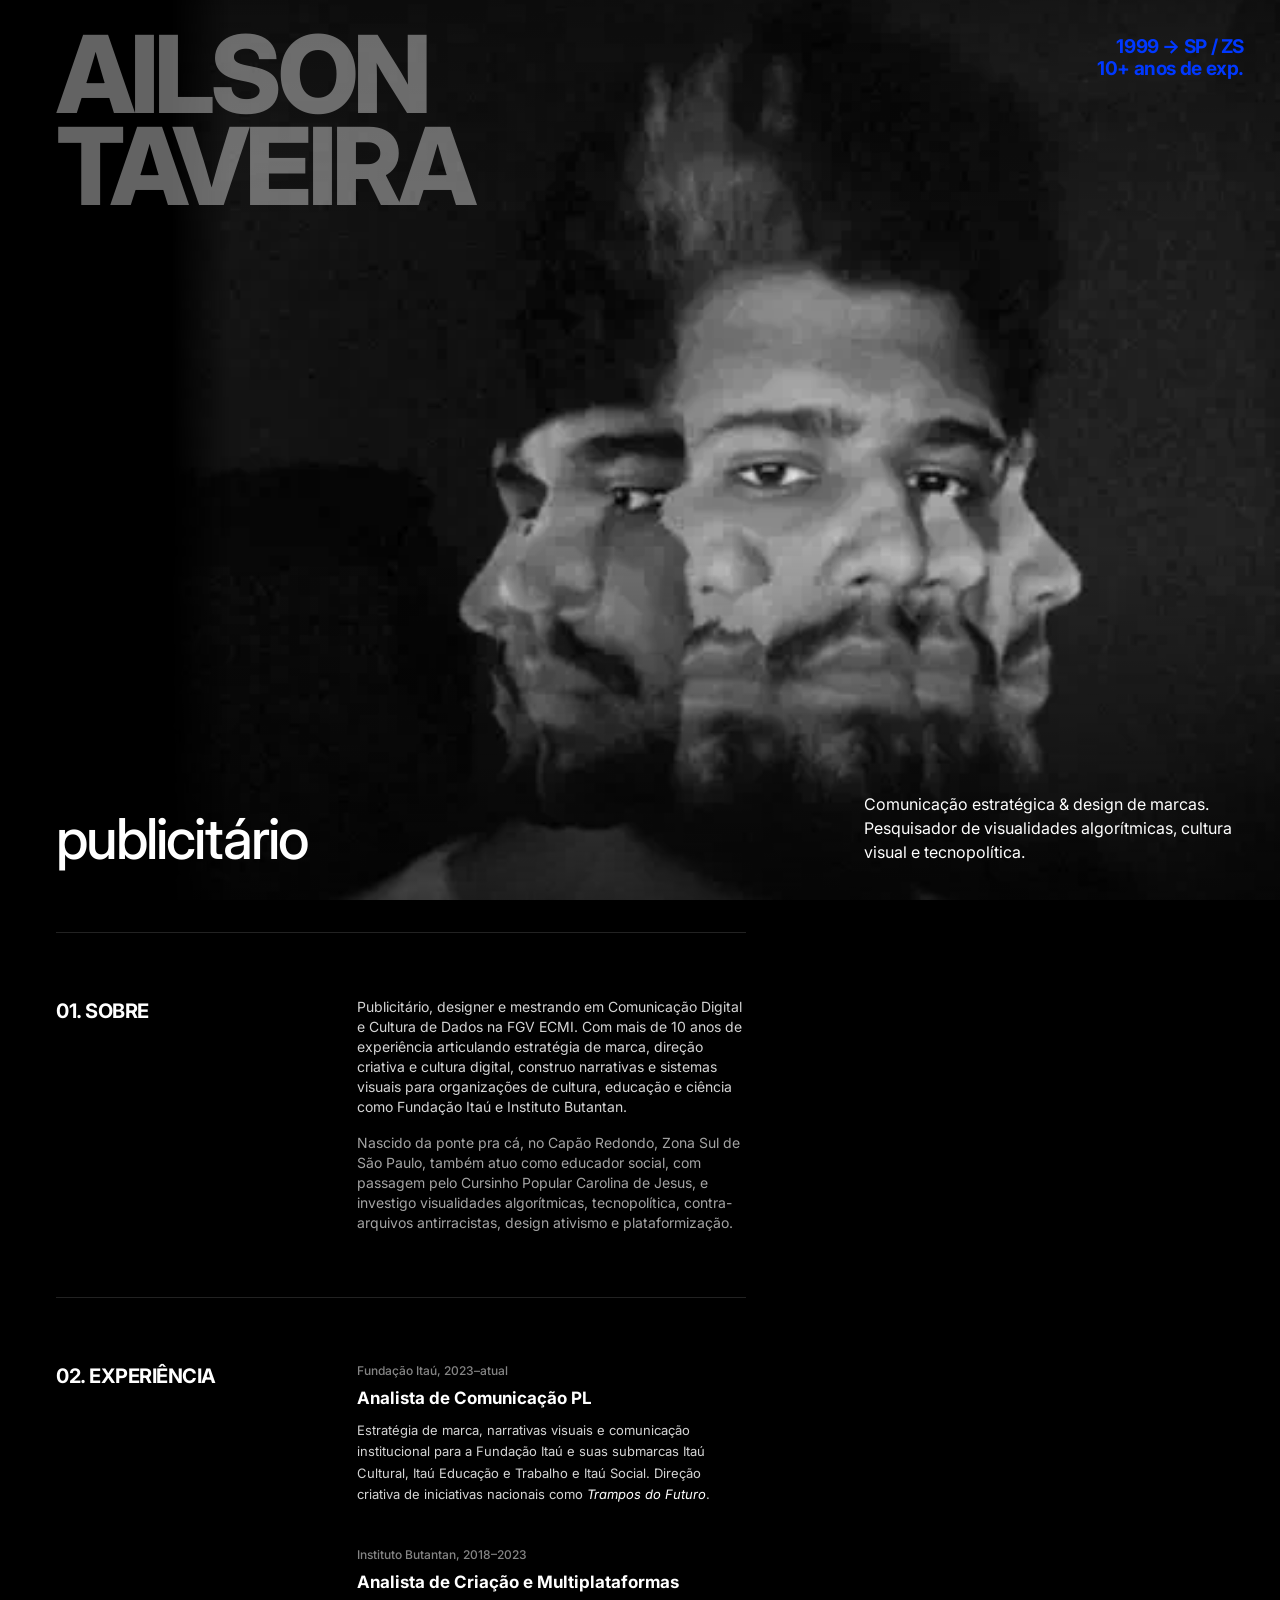
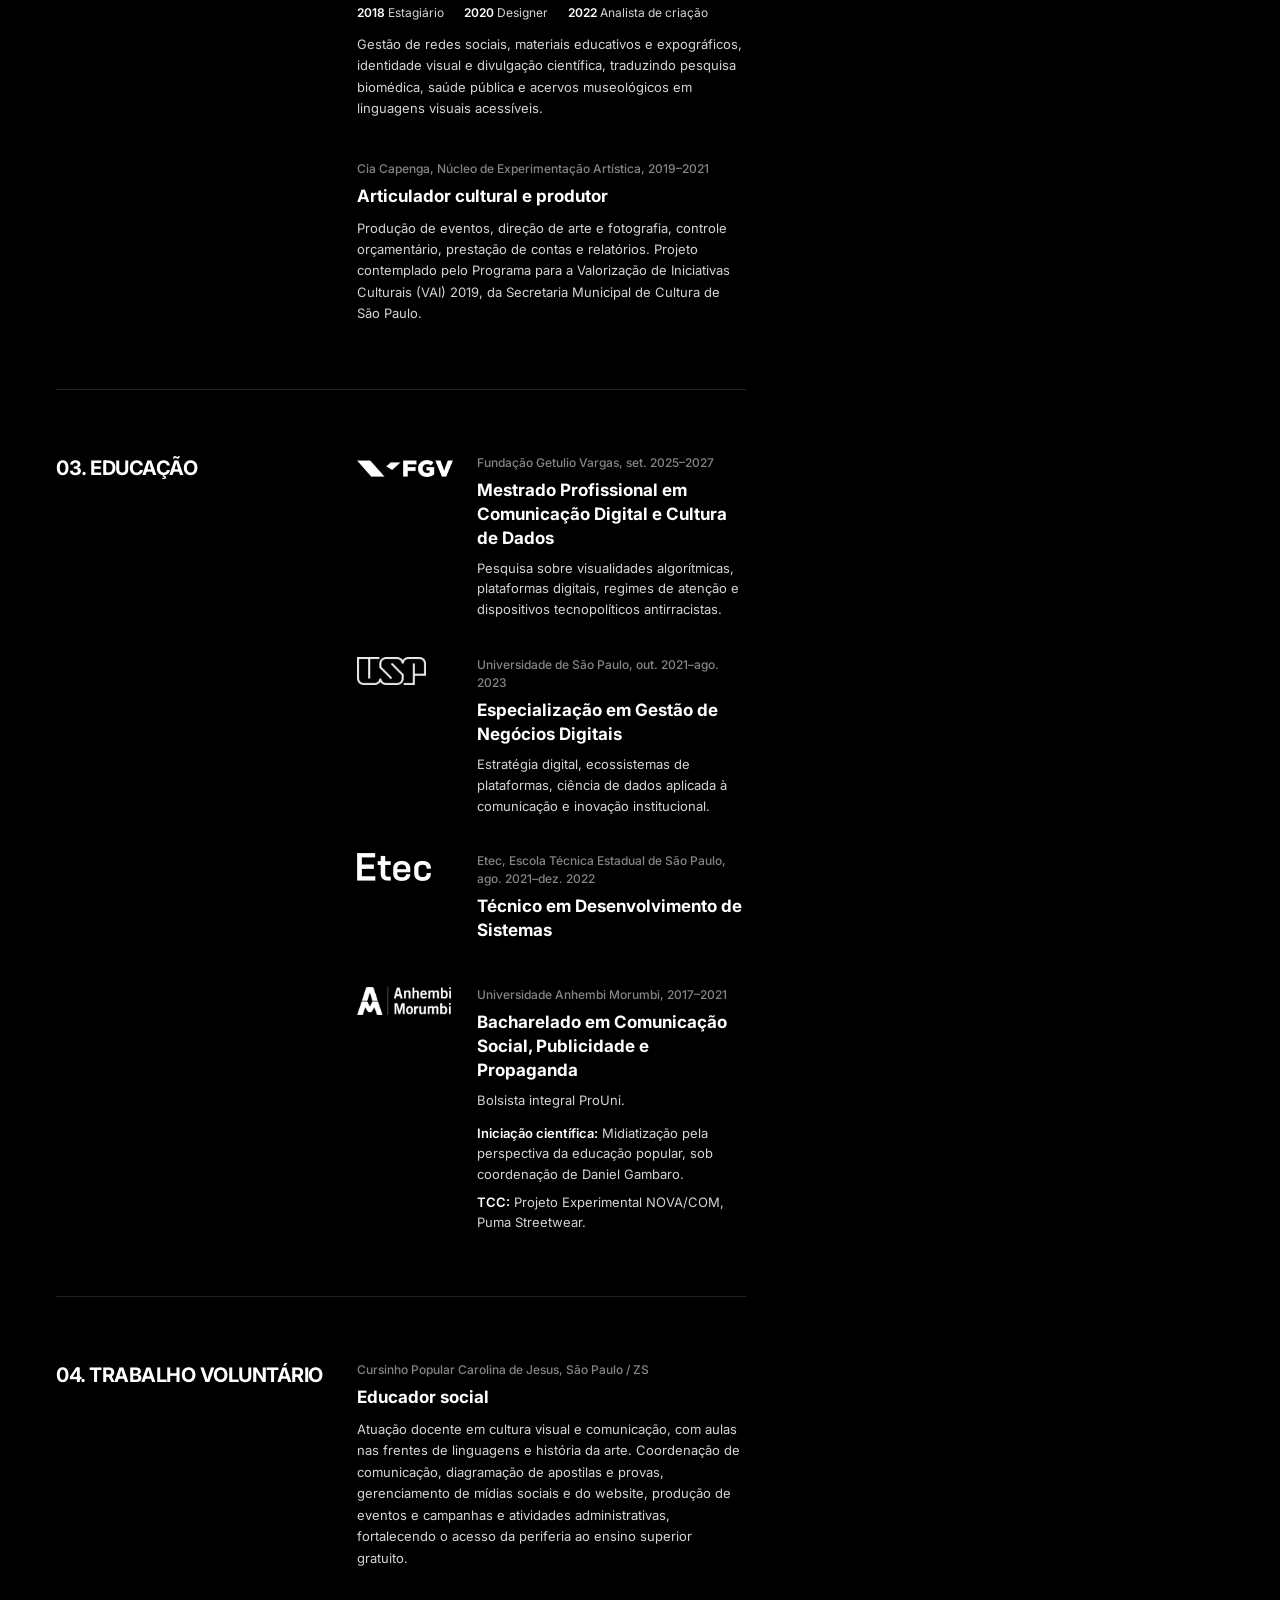
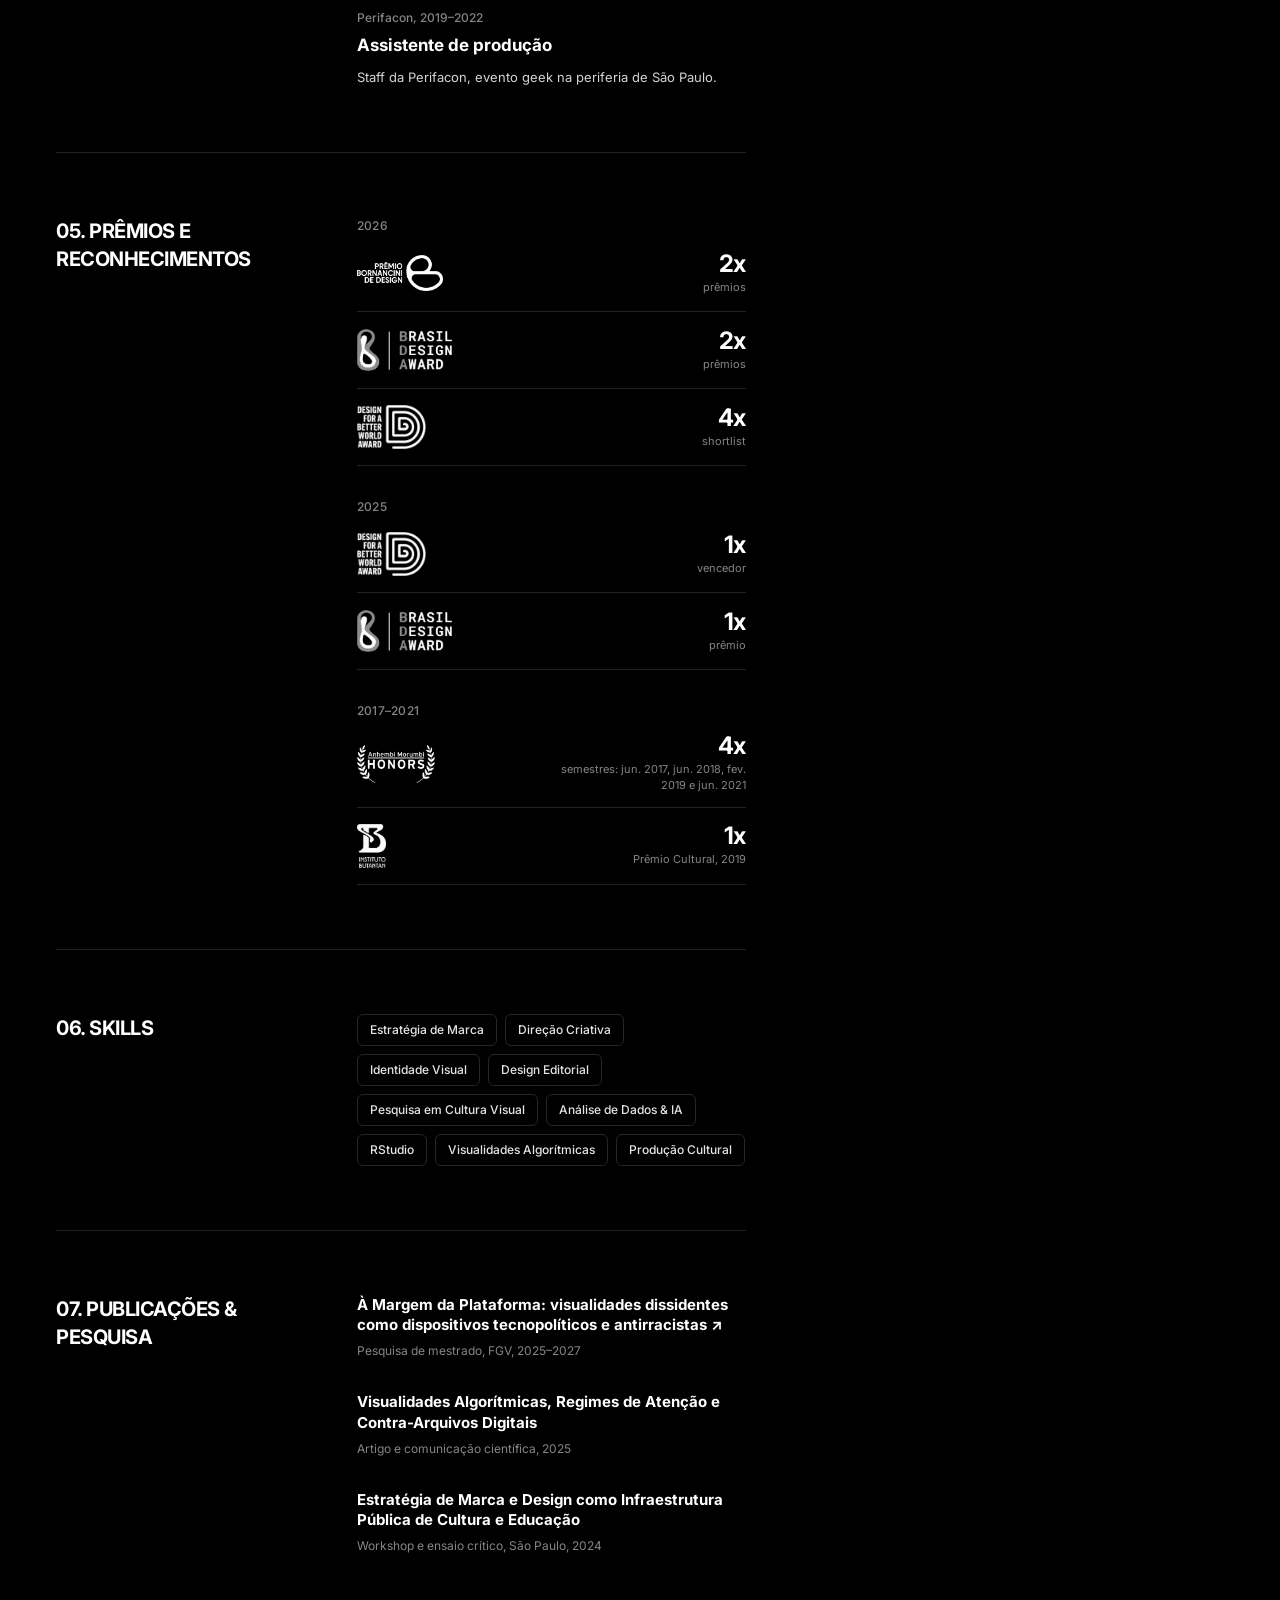
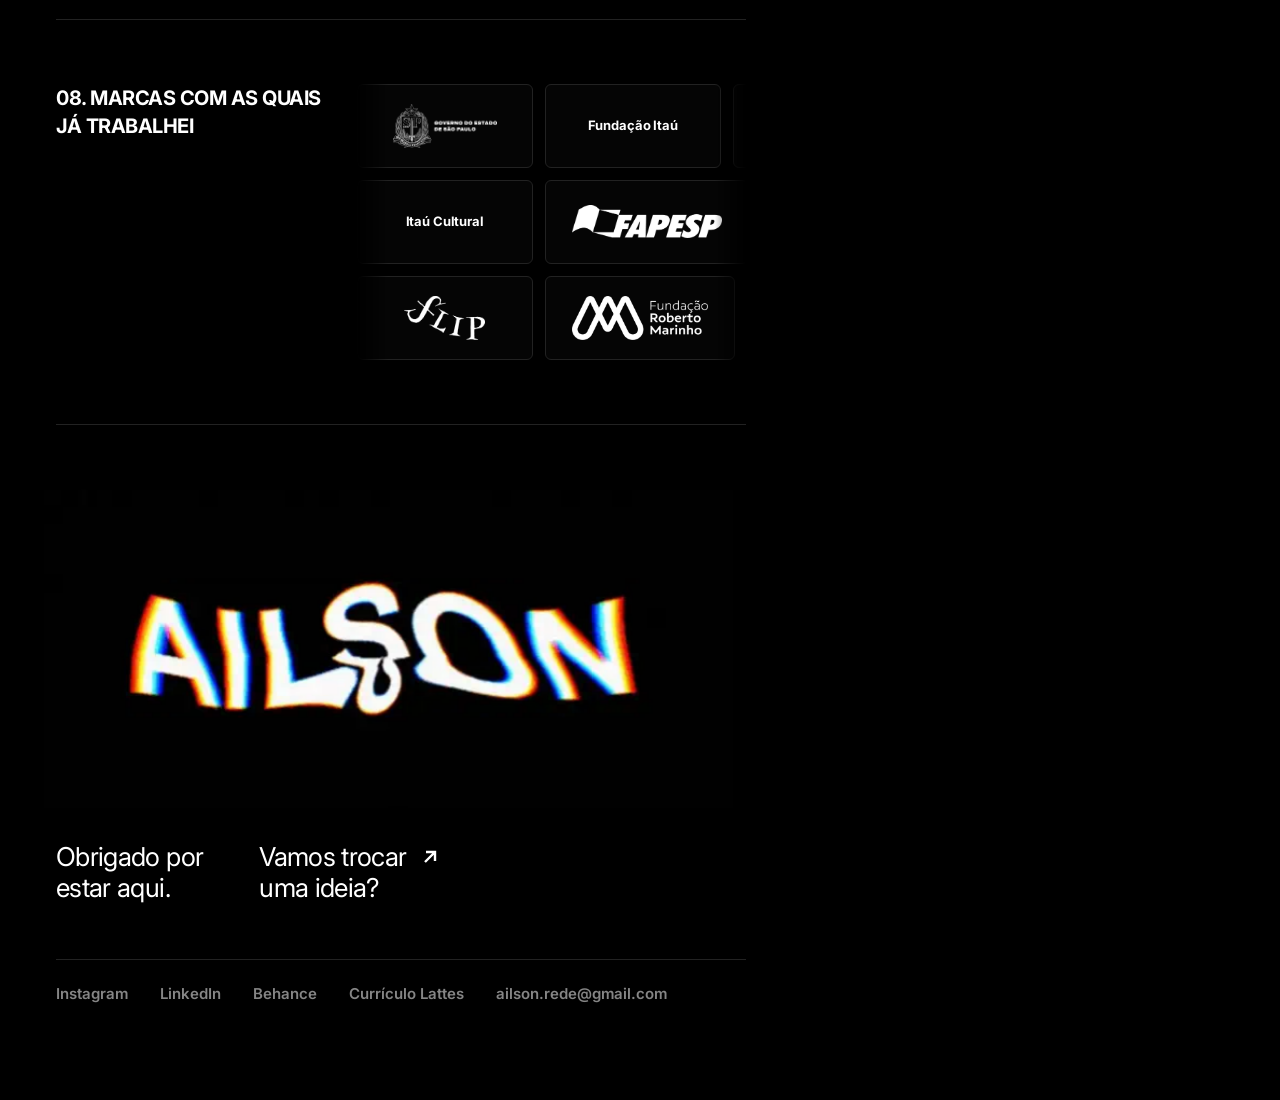
==== index.html @ 28f8d96a "sobre-v2" ====
<!DOCTYPE html>
<html lang="pt-BR" class="dark">
<head>
  <meta charset="UTF-8" />
  <meta name="viewport" content="width=device-width, initial-scale=1, viewport-fit=cover" />
  <title>Ailson Taveira — Comunicação Estratégica, Design &amp; Pesquisa</title>
  <meta name="description" content="Ailson Taveira: publicitário, mestrando e estrategista de marca. Comunicação estratégica, design e pesquisa em cultura visual." />
  <meta name="theme-color" content="#000000" />
  <meta property="og:type" content="website" />
  <meta property="og:title" content="Ailson Taveira" />
  <meta property="og:description" content="Publicitário, pesquisador, estrategista de marcas, designer e direção criativa." />
  <meta property="og:image" content="assets/img/og.jpg" />
  <meta name="twitter:card" content="summary_large_image" />
  <link rel="icon" href="favicon.svg" type="image/svg+xml" />
  <link rel="preload" as="image" href="assets/img/retrato.webp" />
  <link rel="preconnect" href="https://fonts.googleapis.com">
  <link rel="preconnect" href="https://fonts.gstatic.com" crossorigin>
  <link href="https://fonts.googleapis.com/css2?family=Inter:wght@400;500;600;700;800;900&display=swap" rel="stylesheet">
  <link rel="stylesheet" href="assets/css/tailwind.css" />

  <link rel="stylesheet" href="assets/css/site.css" />
</head>
<body class="bg-black text-white selection:bg-bic selection:text-white">

  <!-- GIF do rosto embutido -->
  <div id="stage" aria-hidden="true">
    <img src="assets/img/retrato.webp" alt="" />
    <div id="stageVignette"></div>
    <div id="stageDimmer"></div>
  </div>
  <div id="topShade" aria-hidden="true"></div>
  <div id="bottomShade" aria-hidden="true"></div>

  <!-- Assinatura fixa -->
  <a href="#top" id="brandName" aria-label="Ailson Taveira, voltar ao topo"><span>Ailson</span><span>Taveira</span></a>

  <!-- Botão do menu: aparece depois do scroll -->
  <button type="button" id="menuBtn" aria-label="Abrir menu" aria-controls="fullMenu" aria-expanded="false" onclick="openFullMenu()" class="no-print">
    <span></span><span></span><span></span>
  </button>

  <!-- Atalho fixo: abre o contato; no rodapé vira "Descobrir menu" -->
  <button type="button" id="shortcut" class="no-print group inline-flex items-center gap-2 text-[13px] md:text-sm font-semibold text-white hover:text-bicLight transition-colors">
    <span id="shortcutLabel">Vamos trocar uma ideia?</span>
    <svg class="w-4 h-4" viewBox="0 0 24 24" fill="none" stroke="currentColor" stroke-width="2.6" aria-hidden="true"><path d="M7 17 17 7M8 7h9v9"/></svg>
  </button>
  <div id="toast" role="status" class="fixed bottom-6 left-1/2 -translate-x-1/2 z-[70] bg-neutral-900 border border-neutral-700 text-white text-xs px-4 py-2 rounded-full opacity-0 pointer-events-none transition-opacity duration-300 no-print"></div>

  <!-- ===================== HERO ===================== -->
  <section id="top" class="relative z-10 w-full h-screen min-h-[620px] pointer-events-none">
    <p id="heroName" aria-hidden="true"><span>Ailson</span><span>Taveira</span></p>
    <p class="absolute bottom-6 left-6 right-6 md:left-auto md:bottom-9 md:right-9 md:max-w-[380px] text-[14px] md:text-base leading-[1.45] text-white pointer-events-auto">
      Comunicação estratégica &amp; design de marcas. Pesquisador de visualidades algorítmicas, cultura visual e tecnopolítica.
    </p>

    <p class="absolute left-6 md:left-auto md:right-9 top-[150px] md:top-9 md:text-right text-bic font-bold text-[16px] md:text-[19px] leading-[1.15] tracking-[-0.02em] pointer-events-auto">
      1999 → SP / ZS<br />10+ anos de exp.
    </p>

    <h1 id="rotator" class="rotator absolute left-6 md:left-14 bottom-[112px] md:bottom-7 pr-6 max-w-[calc(100vw-48px)] md:max-w-[50vw] pointer-events-auto"
        aria-label="Publicitário, pesquisador, estrategista de marcas, designer, direção criativa">
      <span class="is-active" aria-hidden="true">publicitário</span>
      <span aria-hidden="true">pesquisador</span>
      <span aria-hidden="true">estrategista de marcas</span>
      <span aria-hidden="true">designer</span>
      <span aria-hidden="true">direção criativa</span>
    </h1>
  </section>

  <!-- ===================== CONTEÚDO ===================== -->
  <main class="relative z-10 w-full min-[900px]:w-[62vw] editorial-shield px-6 md:px-12 lg:pl-14 lg:pr-12 pt-8 pb-16">

    <!-- 01. SOBRE -->
    <section id="sobre" class="scroll-mt-24 border-t border-borderDark py-14 md:py-16 grid grid-cols-1 md:grid-cols-12 gap-6 md:gap-8">
      <h2 class="md:col-span-5 md:sticky md:top-10 md:self-start text-lg md:text-xl font-bold tracking-tight uppercase">01. Sobre</h2>
      <div class="md:col-span-7 space-y-4 max-w-[62ch]">
        <p class="text-[13px] md:text-sm leading-[1.7] text-neutral-300">
          Publicitário, designer e mestrando em Comunicação Digital e Cultura de Dados na FGV ECMI. Com mais de 10 anos de experiência articulando estratégia de marca, direção criativa e cultura digital, construo narrativas e sistemas visuais para organizações de cultura, educação e ciência como Fundação Itaú e Instituto Butantan.
        </p>
        <p class="text-[13px] md:text-sm leading-[1.7] text-neutral-400">
          Nascido da ponte pra cá, no Capão Redondo, Zona Sul de São Paulo, também atuo como educador social, com passagem pelo Cursinho Popular Carolina de Jesus, e investigo visualidades algorítmicas, tecnopolítica, contra-arquivos antirracistas, design ativismo e plataformização.
        </p>
      </div>
    </section>

    <!-- 02. EXPERIÊNCIA -->
    <section id="experiencia" class="scroll-mt-24 border-t border-borderDark py-14 md:py-16 grid grid-cols-1 md:grid-cols-12 gap-6 md:gap-8">
      <h2 class="md:col-span-5 md:sticky md:top-10 md:self-start text-lg md:text-xl font-bold tracking-tight uppercase">02. Experiência</h2>
      <div class="md:col-span-7 space-y-10 max-w-[62ch]">
        <article>
          <p class="text-[12px] font-medium text-mutedText mb-1.5">Fundação Itaú, 2023–atual</p>
          <h3 class="text-base md:text-[17px] font-bold mb-2.5">Analista de Comunicação PL</h3>
          <p class="text-[13px] leading-[1.65] text-neutral-300">Estratégia de marca, narrativas visuais e comunicação institucional para a Fundação Itaú e suas submarcas Itaú Cultural, Itaú Educação e Trabalho e Itaú Social. Direção criativa de iniciativas nacionais como <em class="text-white">Trampos do Futuro</em>.</p>
        </article>
        <article>
          <p class="text-[12px] font-medium text-mutedText mb-1.5">Instituto Butantan, 2018–2023</p>
          <h3 class="text-base md:text-[17px] font-bold mb-2.5">Analista de Criação e Multiplataformas</h3>
          <ol class="flex flex-wrap gap-x-5 gap-y-1 text-[12px] text-neutral-300 mb-3">
            <li><span class="text-white font-semibold">2018</span> Estagiário</li>
            <li><span class="text-white font-semibold">2020</span> Designer</li>
            <li><span class="text-white font-semibold">2022</span> Analista de criação</li>
          </ol>
          <p class="text-[13px] leading-[1.65] text-neutral-300">Gestão de redes sociais, materiais educativos e expográficos, identidade visual e divulgação científica, traduzindo pesquisa biomédica, saúde pública e acervos museológicos em linguagens visuais acessíveis.</p>
        </article>
        <article>
          <p class="text-[12px] font-medium text-mutedText mb-1.5">Cia Capenga, Núcleo de Experimentação Artística, 2019–2021</p>
          <h3 class="text-base md:text-[17px] font-bold mb-2.5">Articulador cultural e produtor</h3>
          <p class="text-[13px] leading-[1.65] text-neutral-300">Produção de eventos, direção de arte e fotografia, controle orçamentário, prestação de contas e relatórios. Projeto contemplado pelo Programa para a Valorização de Iniciativas Culturais (VAI) 2019, da Secretaria Municipal de Cultura de São Paulo.</p>
        </article>
      </div>
    </section>

    <!-- 03. EDUCAÇÃO -->
    <section id="education" class="scroll-mt-24 border-t border-borderDark py-14 md:py-16 grid grid-cols-1 md:grid-cols-12 gap-6 md:gap-8">
      <h2 class="md:col-span-5 md:sticky md:top-10 md:self-start text-lg md:text-xl font-bold tracking-tight uppercase">03. Educação</h2>
      <div class="md:col-span-7 space-y-9">
        <article class="grid grid-cols-[96px_1fr] gap-5 sm:gap-6">
          <div class="edu-logo"><img src="assets/img/logos/fgv.png" alt="FGV" /></div>
          <div class="max-w-[52ch]">
            <p class="text-[12px] font-medium text-mutedText mb-1.5">Fundação Getulio Vargas, set. 2025–2027</p>
            <h3 class="text-base md:text-[17px] font-bold mb-2">Mestrado Profissional em Comunicação Digital e Cultura de Dados</h3>
            <p class="text-[13px] leading-[1.6] text-neutral-300">Pesquisa sobre visualidades algorítmicas, plataformas digitais, regimes de atenção e dispositivos tecnopolíticos antirracistas.</p>
          </div>
        </article>
        <article class="grid grid-cols-[96px_1fr] gap-5 sm:gap-6">
          <div class="edu-logo"><img src="assets/img/logos/usp.png" alt="USP" /></div>
          <div class="max-w-[52ch]">
            <p class="text-[12px] font-medium text-mutedText mb-1.5">Universidade de São Paulo, out. 2021–ago. 2023</p>
            <h3 class="text-base md:text-[17px] font-bold mb-2">Especialização em Gestão de Negócios Digitais</h3>
            <p class="text-[13px] leading-[1.6] text-neutral-300">Estratégia digital, ecossistemas de plataformas, ciência de dados aplicada à comunicação e inovação institucional.</p>
          </div>
        </article>
        <article class="grid grid-cols-[96px_1fr] gap-5 sm:gap-6">
          <div class="edu-logo"><img src="assets/img/logos/etec.png" alt="Etec" /></div>
          <div class="max-w-[52ch]">
            <p class="text-[12px] font-medium text-mutedText mb-1.5">Etec, Escola Técnica Estadual de São Paulo, ago. 2021–dez. 2022</p>
            <h3 class="text-base md:text-[17px] font-bold mb-2">Técnico em Desenvolvimento de Sistemas</h3>
          </div>
        </article>
        <article class="grid grid-cols-[96px_1fr] gap-5 sm:gap-6">
          <div class="edu-logo"><img src="assets/img/logos/anhembi-morumbi.png" alt="Anhembi Morumbi" /></div>
          <div class="max-w-[52ch]">
            <p class="text-[12px] font-medium text-mutedText mb-1.5">Universidade Anhembi Morumbi, 2017–2021</p>
            <h3 class="text-base md:text-[17px] font-bold mb-2">Bacharelado em Comunicação Social, Publicidade e Propaganda</h3>
            <p class="text-[13px] leading-[1.6] text-neutral-300">Bolsista integral ProUni.</p>
            <dl class="mt-3 space-y-2 text-[13px] leading-[1.55]">
              <div><dt class="inline text-white font-semibold">Iniciação científica:</dt> <dd class="inline text-neutral-300">Midiatização pela perspectiva da educação popular, sob coordenação de Daniel Gambaro.</dd></div>
              <div><dt class="inline text-white font-semibold">TCC:</dt> <dd class="inline text-neutral-300">Projeto Experimental NOVA/COM, Puma Streetwear.</dd></div>
            </dl>
            <p class="hidden"></p>
          </div>
        </article>
      </div>
    </section>

    <!-- 04. TRABALHO VOLUNTÁRIO -->
    <section id="voluntario" class="scroll-mt-24 border-t border-borderDark py-14 md:py-16 grid grid-cols-1 md:grid-cols-12 gap-6 md:gap-8">
      <h2 class="md:col-span-5 md:sticky md:top-10 md:self-start text-lg md:text-xl font-bold tracking-tight uppercase">04. Trabalho voluntário</h2>
      <div class="md:col-span-7 space-y-10 max-w-[62ch]">
        <article>
          <p class="text-[12px] font-medium text-mutedText mb-1.5">Cursinho Popular Carolina de Jesus, São Paulo / ZS</p>
          <h3 class="text-base md:text-[17px] font-bold mb-2.5">Educador social</h3>
          <p class="text-[13px] leading-[1.65] text-neutral-300">Atuação docente em cultura visual e comunicação, com aulas nas frentes de linguagens e história da arte. Coordenação de comunicação, diagramação de apostilas e provas, gerenciamento de mídias sociais e do website, produção de eventos e campanhas e atividades administrativas, fortalecendo o acesso da periferia ao ensino superior gratuito.</p>
        </article>
        <article>
          <p class="text-[12px] font-medium text-mutedText mb-1.5">Perifacon, 2019–2022</p>
          <h3 class="text-base md:text-[17px] font-bold mb-2.5">Assistente de produção</h3>
          <p class="text-[13px] leading-[1.65] text-neutral-300">Staff da Perifacon, evento geek na periferia de São Paulo.</p>
        </article>
      </div>
    </section>

    <!-- 05. PRÊMIOS E RECONHECIMENTOS
         Para editar: cada ano é um <div data-year>. Copie uma <li> para adicionar um prêmio. -->
    <section id="awards" class="scroll-mt-24 border-t border-borderDark py-14 md:py-16 grid grid-cols-1 md:grid-cols-12 gap-6 md:gap-8">
      <h2 class="md:col-span-5 md:sticky md:top-10 md:self-start text-lg md:text-xl font-bold tracking-tight uppercase">05. Prêmios e reconhecimentos</h2>
      <div class="md:col-span-7 space-y-8">
        <div data-year="2026">
          <h3 class="text-[12px] font-medium tracking-wide text-mutedText">2026</h3>
          <ul class="divide-y divide-borderDark border-b border-borderDark">
            <li class="flex items-center justify-between gap-6 py-3.5">
              <div class="logo-cell"><img src="assets/img/logos/bornancini.png" alt="Prêmio Bornancini de Design" style="max-height:36px" /></div>
              <div class="text-right shrink-0 max-w-[200px]">
                <p class="text-2xl font-bold tracking-[-0.03em] leading-none">2x</p>
                <p class="text-[11px] text-mutedText mt-1 leading-snug">prêmios</p>
              </div>
            </li>
            <li class="flex items-center justify-between gap-6 py-3.5">
              <div class="logo-cell"><img src="assets/img/logos/bda.png" alt="Brasil Design Award (BDA)" style="max-height:42px" /></div>
              <div class="text-right shrink-0 max-w-[200px]">
                <p class="text-2xl font-bold tracking-[-0.03em] leading-none">2x</p>
                <p class="text-[11px] text-mutedText mt-1 leading-snug">prêmios</p>
              </div>
            </li>
            <li class="flex items-center justify-between gap-6 py-3.5">
              <div class="logo-cell"><img src="assets/img/logos/design-for-a-better-world.png" alt="Design for a Better World Award" style="max-height:44px" /></div>
              <div class="text-right shrink-0 max-w-[200px]">
                <p class="text-2xl font-bold tracking-[-0.03em] leading-none">4x</p>
                <p class="text-[11px] text-mutedText mt-1 leading-snug">shortlist</p>
              </div>
            </li>
          </ul>
        </div>
        <div data-year="2025">
          <h3 class="text-[12px] font-medium tracking-wide text-mutedText">2025</h3>
          <ul class="divide-y divide-borderDark border-b border-borderDark">
            <li class="flex items-center justify-between gap-6 py-3.5">
              <div class="logo-cell"><img src="assets/img/logos/design-for-a-better-world.png" alt="Design for a Better World Award" style="max-height:44px" /></div>
              <div class="text-right shrink-0 max-w-[200px]">
                <p class="text-2xl font-bold tracking-[-0.03em] leading-none">1x</p>
                <p class="text-[11px] text-mutedText mt-1 leading-snug">vencedor</p>
              </div>
            </li>
            <li class="flex items-center justify-between gap-6 py-3.5">
              <div class="logo-cell"><img src="assets/img/logos/bda.png" alt="Brasil Design Award (BDA)" style="max-height:42px" /></div>
              <div class="text-right shrink-0 max-w-[200px]">
                <p class="text-2xl font-bold tracking-[-0.03em] leading-none">1x</p>
                <p class="text-[11px] text-mutedText mt-1 leading-snug">prêmio</p>
              </div>
            </li>
          </ul>
        </div>
        <div data-year="2017-2021">
          <h3 class="text-[12px] font-medium tracking-wide text-mutedText">2017–2021</h3>
          <ul class="divide-y divide-borderDark border-b border-borderDark">
            <li class="flex items-center justify-between gap-6 py-3.5">
              <div class="logo-cell"><img src="assets/img/logos/anhembi-honors.png" alt="Honors, Dean’s List, Anhembi Morumbi" style="max-height:38px" /></div>
              <div class="text-right shrink-0 max-w-[200px]">
                <p class="text-2xl font-bold tracking-[-0.03em] leading-none">4x</p>
                <p class="text-[11px] text-mutedText mt-1 leading-snug">semestres: jun. 2017, jun. 2018, fev. 2019 e jun. 2021</p>
              </div>
            </li>
            <li class="flex items-center justify-between gap-6 py-3.5">
              <div class="logo-cell"><img src="assets/img/logos/instituto-butantan.png" alt="Prêmio Cultural, Instituto Butantan" style="max-height:44px" /></div>
              <div class="text-right shrink-0 max-w-[200px]">
                <p class="text-2xl font-bold tracking-[-0.03em] leading-none">1x</p>
                <p class="text-[11px] text-mutedText mt-1 leading-snug">Prêmio Cultural, 2019</p>
              </div>
            </li>
          </ul>
        </div>
      </div>
    </section>

    <!-- 06. SKILLS -->
    <section id="skills" class="scroll-mt-24 border-t border-borderDark py-14 md:py-16 grid grid-cols-1 md:grid-cols-12 gap-6 md:gap-8">
      <h2 class="md:col-span-5 md:sticky md:top-10 md:self-start text-lg md:text-xl font-bold tracking-tight uppercase">06. Skills</h2>
      <ul class="md:col-span-7 flex flex-wrap gap-2">
        <li class="px-3 py-1.5 text-[12px] font-medium text-neutral-200 border border-neutral-800 rounded-md">Estratégia de Marca</li>
        <li class="px-3 py-1.5 text-[12px] font-medium text-neutral-200 border border-neutral-800 rounded-md">Direção Criativa</li>
        <li class="px-3 py-1.5 text-[12px] font-medium text-neutral-200 border border-neutral-800 rounded-md">Identidade Visual</li>
        <li class="px-3 py-1.5 text-[12px] font-medium text-neutral-200 border border-neutral-800 rounded-md">Design Editorial</li>
        <li class="px-3 py-1.5 text-[12px] font-medium text-neutral-200 border border-neutral-800 rounded-md">Pesquisa em Cultura Visual</li>
        <li class="px-3 py-1.5 text-[12px] font-medium text-neutral-200 border border-neutral-800 rounded-md">Análise de Dados &amp; IA</li>
        <li class="px-3 py-1.5 text-[12px] font-medium text-neutral-200 border border-neutral-800 rounded-md">RStudio</li>
        <li class="px-3 py-1.5 text-[12px] font-medium text-neutral-200 border border-neutral-800 rounded-md">Visualidades Algorítmicas</li>
        <li class="px-3 py-1.5 text-[12px] font-medium text-neutral-200 border border-neutral-800 rounded-md">Produção Cultural</li>
      </ul>
    </section>

    <!-- 07. PUBLICAÇÕES & PESQUISA -->
    <section id="publications" class="scroll-mt-24 border-t border-borderDark py-14 md:py-16 grid grid-cols-1 md:grid-cols-12 gap-6 md:gap-8">
      <h2 class="md:col-span-5 md:sticky md:top-10 md:self-start text-lg md:text-xl font-bold tracking-tight uppercase">07. Publicações &amp; Pesquisa</h2>
      <div class="md:col-span-7 space-y-8 max-w-[62ch]">
        <article>
          <button type="button" onclick="openPanel('pesquisa')" class="text-left text-sm md:text-[15px] font-bold leading-snug hover:text-bicLight transition-colors">
            À Margem da Plataforma: visualidades dissidentes como dispositivos tecnopolíticos e antirracistas ↗
          </button>
          <p class="text-[12px] text-mutedText mt-1.5">Pesquisa de mestrado, FGV, 2025–2027</p>
        </article>
        <article>
          <h3 class="text-sm md:text-[15px] font-bold leading-snug">Visualidades Algorítmicas, Regimes de Atenção e Contra-Arquivos Digitais</h3>
          <p class="text-[12px] text-mutedText mt-1.5">Artigo e comunicação científica, 2025</p>
        </article>
        <article>
          <h3 class="text-sm md:text-[15px] font-bold leading-snug">Estratégia de Marca e Design como Infraestrutura Pública de Cultura e Educação</h3>
          <p class="text-[12px] text-mutedText mt-1.5">Workshop e ensaio crítico, São Paulo, 2024</p>
        </article>
      </div>
    </section>

    <!-- 08. MARCAS (o mosaico é montado pela lista BRANDS no script, no fim do arquivo) -->
    <section id="marcas" class="scroll-mt-24 border-t border-borderDark py-14 md:py-16 grid grid-cols-1 md:grid-cols-12 gap-6 md:gap-8">
      <h2 class="md:col-span-5 md:sticky md:top-10 md:self-start text-lg md:text-xl font-bold tracking-tight uppercase">08. Marcas com as quais<br />já trabalhei</h2>
      <div id="brandsMosaic" class="md:col-span-7 space-y-3 min-w-0" aria-label="Marcas com as quais já trabalhei"></div>
    </section>

    <!-- RODAPÉ -->
    <footer id="footer" class="border-t border-borderDark pt-14 md:pt-16 pb-8">
      <img src="assets/img/nome.webp" alt="Ailson Taveira" class="footer-name -ml-3" loading="lazy" />
      <div class="mt-6 md:mt-8 flex flex-wrap items-start gap-x-14 gap-y-5 text-xl md:text-[26px] leading-[1.2] tracking-tight">
        <p>Obrigado por<br />estar aqui.</p>
        <button type="button" onclick="openPanel('contato')" class="group inline-flex items-start gap-3 text-left hover:text-bicLight transition-colors">
          <span>Vamos trocar<br />uma ideia?</span>
          <svg class="w-6 h-6 mt-1 transition-transform group-hover:translate-x-0.5 group-hover:-translate-y-0.5" viewBox="0 0 24 24" fill="none" stroke="currentColor" stroke-width="2.4" aria-hidden="true"><path d="M7 17 17 7M8 7h9v9"/></svg>
        </button>
      </div>
      <nav aria-label="Redes" class="mt-14 pt-6 border-t border-borderDark flex flex-wrap gap-x-8 gap-y-3 text-sm md:text-[15px] font-semibold text-mutedText">
        <a href="https://www.instagram.com/ailson_ts/" target="_blank" rel="noopener noreferrer" class="hover:text-white transition-colors">Instagram</a><a href="https://www.linkedin.com/in/ailson-taveira/" target="_blank" rel="noopener noreferrer" class="hover:text-white transition-colors">LinkedIn</a><a href="https://www.behance.net/ailsont" target="_blank" rel="noopener noreferrer" class="hover:text-white transition-colors">Behance</a><a href="http://lattes.cnpq.br/5091105247885100" target="_blank" rel="noopener noreferrer" class="hover:text-white transition-colors">Currículo Lattes</a><a href="mailto:ailson.rede@gmail.com" class="hover:text-white transition-colors">ailson.rede@gmail.com</a>
      </nav>
    </footer>
  </main>

  <!-- ===================== MENU DE PÁGINA INTEIRA =====================
       Para trocar a imagem de cada item, substitua o src correspondente em #menuPreview. -->
  <div id="fullMenu" role="dialog" aria-modal="true" aria-label="Menu" aria-hidden="true" class="no-print">
    <div class="flex items-start justify-end gap-4">
      <button type="button" onclick="closeFullMenu()" aria-label="Fechar menu" class="close-menu w-[34px] h-[30px] md:mt-1 flex items-center justify-center text-[38px] leading-none font-light hover:text-bicLight">&times;</button>
    </div>

    <nav class="flex-1 flex flex-col justify-center max-w-[1200px] w-full" aria-label="Principal">
      <button type="button" class="menu-item" data-panel="portfolio" data-img="0"><sup>01</sup><span class="label">Portfólio</span><span class="plus" aria-hidden="true">+</span></button>
      <button type="button" class="menu-item" data-panel="pesquisa" data-img="1"><sup>02</sup><span class="label">Pesquisa</span><span class="plus" aria-hidden="true">+</span></button>
      <button type="button" class="menu-item" data-panel="desvio" data-img="2"><sup>03</sup><span class="label">Lado B: Desvio</span><span class="plus" aria-hidden="true">+</span></button>
      <button type="button" class="menu-item" data-panel="contato" data-img="3"><sup>04</sup><span class="label">Contato</span><span class="plus" aria-hidden="true">+</span></button>
    </nav>

    <div class="flex flex-wrap gap-x-6 gap-y-2 text-[12px] font-semibold text-mutedText">
      <a href="https://www.instagram.com/ailson_ts/" target="_blank" rel="noopener noreferrer" class="hover:text-white">Instagram</a>
      <a href="https://www.linkedin.com/in/ailson-taveira/" target="_blank" rel="noopener noreferrer" class="hover:text-white">LinkedIn</a>
      <a href="https://www.behance.net/ailsont" target="_blank" rel="noopener noreferrer" class="hover:text-white">Behance</a>
      <a href="http://lattes.cnpq.br/5091105247885100" target="_blank" rel="noopener noreferrer" class="hover:text-white">Currículo Lattes</a>
      <a href="mailto:ailson.rede@gmail.com" class="hover:text-white">ailson.rede@gmail.com</a>
    </div>
  </div>

  <div id="menuPreview" aria-hidden="true">
    <img src="assets/img/menu/portfolio.jpg" alt="" data-i="0" />
    <img src="assets/img/menu/pesquisa.jpg" alt="" data-i="1" />
    <img src="assets/img/menu/desvio.jpg" alt="" data-i="2" />
    <img src="assets/img/menu/contato.jpg" alt="" data-i="3" />
  </div>

  <!-- ===================== JANELAS (TROQUE os links marcados com TROCAR LINK) ===================== -->

  <!-- PORTFÓLIO -->
  <div id="panel-portfolio" class="menu-layer no-print" role="dialog" aria-modal="true" aria-labelledby="title-portfolio" aria-hidden="true">
    <div class="menu-panel bg-neutral-950 border-l border-neutral-800">
      <div class="flex items-center justify-between pb-6 border-b border-neutral-800">
        <span class="text-xs font-semibold text-mutedText">Direção criativa e estratégia de marca</span>
        <button type="button" onclick="closePanel()" aria-label="Fechar" class="close-btn w-9 h-9 rounded-full border border-neutral-700 flex items-center justify-center hover:border-white transition-colors">&times;</button>
      </div>
      <div class="pt-8 flex-1">
        <h2 id="title-portfolio" class="text-4xl md:text-5xl font-extrabold tracking-[-0.04em]">Portfólio</h2>
        <ul class="mt-8 divide-y divide-neutral-800 border-y border-neutral-800">
          <li class="py-5">
            <p class="text-[12px] text-mutedText mb-1.5">Fundação Itaú, Itaú Educação e Trabalho, 2024–2025</p>
            <h3 class="text-base font-bold mb-1.5">Trampos do Futuro: estratégia e direção criativa</h3>
            <p class="text-[13px] leading-relaxed text-neutral-300">Arquitetura narrativa, identidade visual e campanha multiplataforma voltada às juventudes e ao futuro do trabalho no Brasil.</p>
          </li>
          <li class="py-5">
            <p class="text-[12px] text-mutedText mb-1.5">Fundação Itaú, ecossistema de marcas, 2023–atual</p>
            <h3 class="text-base font-bold mb-1.5">Alinhamento institucional e design systems</h3>
            <p class="text-[13px] leading-relaxed text-neutral-300">Governança visual e narrativa entre Itaú Cultural, Itaú Social, Itaú Educação e Trabalho e Instituto Todos pela Saúde.</p>
          </li>
          <li class="py-5">
            <p class="text-[12px] text-mutedText mb-1.5">Instituto Butantan, 2018–2023</p>
            <h3 class="text-base font-bold mb-1.5">Comunicação científica, acervos e identidade pública</h3>
            <p class="text-[13px] leading-relaxed text-neutral-300">Campanhas nacionais, exposições e sistemas visuais para aproximar a ciência e a saúde pública da sociedade.</p>
          </li>
        </ul>
      </div>
      <a href="https://www.behance.net/ailsont" target="_blank" rel="noopener noreferrer" class="mt-10 inline-flex items-center justify-between w-full px-5 py-4 bg-white text-black rounded-lg text-sm font-bold hover:bg-bic hover:text-white transition-colors">Ver portfólio no Behance <span aria-hidden="true">↗</span></a>
    </div>
  </div>

  <!-- PESQUISA -->
  <div id="panel-pesquisa" class="menu-layer no-print" role="dialog" aria-modal="true" aria-labelledby="title-pesquisa" aria-hidden="true">
    <div class="menu-panel bg-neutral-950 border-l border-neutral-800">
      <div class="flex items-center justify-between pb-6 border-b border-neutral-800">
        <span class="text-xs font-semibold text-mutedText">FGV ECMI, mestrado profissional</span>
        <button type="button" onclick="closePanel()" aria-label="Fechar" class="close-btn w-9 h-9 rounded-full border border-neutral-700 flex items-center justify-center hover:border-white transition-colors">&times;</button>
      </div>
      <div class="pt-8 flex-1">
        <h2 id="title-pesquisa" class="text-4xl md:text-5xl font-extrabold tracking-[-0.04em]">Pesquisa</h2>
        <p class="mt-3 text-sm text-neutral-400">Comunicação Digital e Cultura de Dados</p>
        <div class="mt-8 border-t border-neutral-800 pt-6 space-y-4">
          <p class="text-[12px] text-mutedText">Dissertação</p>
          <h3 class="text-lg font-bold leading-snug">À Margem da Plataforma: visualidades dissidentes como dispositivos tecnopolíticos e antirracistas</h3>
          <p class="text-[13px] leading-relaxed text-neutral-300">Investigação sobre como estéticas periféricas, contra-arquivos e práticas visuais dissidentes tensionam a opacidade algorítmica, a racialização dos dados e os regimes de visibilidade nas plataformas digitais.</p>
          <ul class="pt-2 flex flex-wrap gap-2">
            <li class="px-2.5 py-1 text-[11px] border border-neutral-800 rounded text-neutral-300">Visualidades algorítmicas</li>
            <li class="px-2.5 py-1 text-[11px] border border-neutral-800 rounded text-neutral-300">Tecnopolítica</li>
            <li class="px-2.5 py-1 text-[11px] border border-neutral-800 rounded text-neutral-300">Cultura visual</li>
            <li class="px-2.5 py-1 text-[11px] border border-neutral-800 rounded text-neutral-300">Análise de dados</li>
          </ul>
        </div>
      </div>
      <div class="mt-10 grid gap-3">
        <!-- TROCAR LINK -->
        <a href="https://ailsontaveira.design/pesquisa" target="_blank" rel="noopener noreferrer" class="inline-flex items-center justify-between w-full px-5 py-4 bg-white text-black rounded-lg text-sm font-bold hover:bg-bic hover:text-white transition-colors">Ver pesquisa <span aria-hidden="true">↗</span></a>
        <a href="http://lattes.cnpq.br/5091105247885100" target="_blank" rel="noopener noreferrer" class="inline-flex items-center justify-between w-full px-5 py-4 border border-neutral-700 rounded-lg text-sm font-bold hover:border-white transition-colors">Currículo Lattes <span aria-hidden="true">↗</span></a>
      </div>
    </div>
  </div>

  <!-- LADO B: DESVIO -->
  <div id="panel-desvio" class="menu-layer no-print" role="dialog" aria-modal="true" aria-labelledby="title-desvio" aria-hidden="true">
    <div class="menu-panel bg-bic">
      <div class="flex items-center justify-between pb-6 border-b border-white/30">
        <span class="text-xs font-semibold text-white/80">Lado B</span>
        <button type="button" onclick="closePanel()" aria-label="Fechar" class="close-btn w-9 h-9 rounded-full border border-white/50 flex items-center justify-center hover:border-white transition-colors">&times;</button>
      </div>
      <div class="pt-8 flex-1">
        <h2 id="title-desvio" class="text-6xl md:text-8xl font-extrabold tracking-[-0.05em] leading-[0.9]">Desvio</h2>
        <p class="mt-4 text-base font-semibold">Experimentação artística</p>
      </div>
      <!-- TROCAR LINK -->
      <a href="https://ailsontaveira.design/desvio" target="_blank" rel="noopener noreferrer" class="mt-10 inline-flex items-center justify-between w-full px-5 py-4 bg-white text-bic rounded-lg text-sm font-bold hover:bg-black hover:text-white transition-colors">Abrir página Desvio <span aria-hidden="true">↗</span></a>
    </div>
  </div>

  <!-- CONTATO -->
  <div id="panel-contato" class="menu-layer no-print" role="dialog" aria-modal="true" aria-labelledby="title-contato" aria-hidden="true">
    <div class="menu-panel bg-neutral-950 border-l border-neutral-800">
      <div class="flex items-center justify-between pb-6 border-b border-neutral-800">
        <span class="text-xs font-semibold text-mutedText">Capão Redondo, Zona Sul de São Paulo (UTC-3)</span>
        <button type="button" onclick="closePanel()" aria-label="Fechar" class="close-btn w-9 h-9 rounded-full border border-neutral-700 flex items-center justify-center hover:border-white transition-colors">&times;</button>
      </div>
      <div class="pt-8 flex-1">
        <h2 id="title-contato" class="text-4xl md:text-5xl font-extrabold tracking-[-0.04em]">Contato</h2>
        <div class="mt-8 border-t border-neutral-800 pt-6">
          <p class="text-[12px] text-mutedText mb-1">E-mail</p>
          <div class="flex flex-wrap items-baseline gap-x-4 gap-y-1">
            <a href="mailto:ailson.rede@gmail.com" class="text-lg font-bold hover:text-bicLight transition-colors">ailson.rede@gmail.com</a>
            <button type="button" onclick="copyEmail('ailson.rede@gmail.com')" class="text-[12px] text-mutedText hover:text-white transition-colors">Copiar</button>
          </div>
        </div>
        <div class="mt-8 border-t border-neutral-800 pt-6">
          <p class="text-[12px] text-mutedText mb-4">Redes sociais</p>
          <ul class="space-y-3"><li><a href="https://www.instagram.com/ailson_ts/" target="_blank" rel="noopener noreferrer" class="group inline-flex items-center gap-3 text-sm font-semibold hover:text-bicLight transition-colors"><svg class="w-[18px] h-[18px] fill-current" viewBox="0 0 24 24" aria-hidden="true"><path d="M12 2.163c3.204 0 3.584.012 4.85.07 3.252.148 4.771 1.691 4.919 4.919.058 1.265.069 1.645.069 4.849 0 3.205-.012 3.584-.069 4.849-.149 3.225-1.664 4.771-4.919 4.919-1.266.058-1.644.07-4.85.07-3.204 0-3.584-.012-4.849-.07-3.26-.149-4.771-1.699-4.919-4.92-.058-1.265-.07-1.644-.07-4.849 0-3.204.013-3.583.07-4.849.149-3.227 1.664-4.771 4.919-4.919 1.266-.057 1.645-.069 4.849-.069zm0-2.163c-3.259 0-3.667.014-4.947.072-4.358.2-6.78 2.618-6.98 6.98-.059 1.281-.073 1.689-.073 4.948 0 3.259.014 3.668.072 4.948.2 4.358 2.618 6.78 6.98 6.98 1.281.058 1.689.072 4.948.072 3.259 0 3.668-.014 4.948-.072 4.354-.2 6.782-2.618 6.979-6.98.059-1.28.073-1.689.073-4.948 0-3.259-.014-3.667-.072-4.947-.196-4.354-2.617-6.78-6.979-6.98-1.281-.059-1.69-.073-4.949-.073zm0 5.838c-3.403 0-6.162 2.759-6.162 6.162s2.759 6.163 6.162 6.163 6.162-2.759 6.162-6.163c0-3.403-2.759-6.162-6.162-6.162zm0 10.162c-2.209 0-4-1.79-4-4 0-2.209 1.791-4 4-4s4 1.791 4 4c0 2.21-1.791 4-4 4zm6.406-11.845c-.796 0-1.441.645-1.441 1.44s.645 1.44 1.441 1.44c.795 0 1.439-.645 1.439-1.44s-.644-1.44-1.439-1.44z"/></svg>Instagram <span class="text-mutedText font-medium group-hover:text-bicLight">@ailson_ts</span></a></li><li><a href="https://www.linkedin.com/in/ailson-taveira/" target="_blank" rel="noopener noreferrer" class="group inline-flex items-center gap-3 text-sm font-semibold hover:text-bicLight transition-colors"><svg class="w-[18px] h-[18px] fill-current" viewBox="0 0 24 24" aria-hidden="true"><path d="M19 3a2 2 0 0 1 2 2v14a2 2 0 0 1-2 2H5a2 2 0 0 1-2-2V5a2 2 0 0 1 2-2h14m-.5 15.5v-5.3a3.26 3.26 0 0 0-3.26-3.26c-.85 0-1.84.52-2.28 1.3v-1.11h-2.79v8.37h2.79v-4.93c0-.77.62-1.4 1.39-1.4a1.4 1.4 0 0 1 1.4 1.4v4.93h2.75M6.88 8.56a1.68 1.68 0 0 0 1.68-1.68c0-.93-.75-1.69-1.68-1.69a1.69 1.69 0 0 0-1.69 1.69c0 .93.76 1.68 1.69 1.68m1.39 9.94v-8.37H5.5v8.37h2.77z"/></svg>LinkedIn <span class="text-mutedText font-medium group-hover:text-bicLight">ailson-taveira</span></a></li><li><a href="http://lattes.cnpq.br/5091105247885100" target="_blank" rel="noopener noreferrer" class="group inline-flex items-center gap-3 text-sm font-semibold hover:text-bicLight transition-colors"><svg class="w-[18px] h-[18px]" viewBox="0 0 24 24" fill="none" stroke="currentColor" stroke-width="1.8" aria-hidden="true"><path d="M6 3h9l4 4v14H6z"/><path d="M14 3v5h5M9 12h7M9 16h7"/></svg>Currículo Lattes <span class="text-mutedText font-medium group-hover:text-bicLight">5091105247885100</span></a></li><li><a href="https://www.behance.net/ailsont" target="_blank" rel="noopener noreferrer" class="group inline-flex items-center gap-3 text-sm font-semibold hover:text-bicLight transition-colors"><span class="w-[18px] h-[18px] inline-flex items-center justify-center text-[11px] font-extrabold tracking-[-0.06em]" aria-hidden="true">Bē</span>Behance <span class="text-mutedText font-medium group-hover:text-bicLight">ailsont</span></a></li></ul>
        </div>
      </div>
    </div>
  </div>

  <!-- ===================== SCRIPTS ===================== -->
  <script src="assets/js/main.js"></script>
</body>
</html>
---- assets/css/site.css ----
/* Paleta: preto, branco e azul BIC (#0038FF). bicLight é o mesmo azul clareado para texto sobre preto. */
:root { --bic: #0038FF; --bic-light: #5873FF; }
* { box-sizing: border-box; }
html { scroll-behavior: smooth; background: #000; }
body {
  background: #000; color: #fff; margin: 0;
  font-family: 'Inter', -apple-system, BlinkMacSystemFont, 'Helvetica Neue', Arial, sans-serif;
  overflow-x: hidden; -webkit-font-smoothing: antialiased;
}
:focus-visible { outline: 2px solid var(--bic-light); outline-offset: 3px; border-radius: 2px; }

/* ============ 1. GIF DO ROSTO: centralizado na home, vai para a lateral no scroll ============ */
#stage {
  position: fixed; top: 0; right: 0; width: 100vw; height: 100vh; height: 100dvh;
  z-index: 1; pointer-events: none; overflow: hidden; background: #000; will-change: width;
  --mask: 0%;
  -webkit-mask-image: linear-gradient(to right, transparent 0%, #000 var(--mask), #000 100%);
          mask-image: linear-gradient(to right, transparent 0%, #000 var(--mask), #000 100%);
}
#stage img { width: 100%; height: 100%; object-fit: cover; object-position: 50% 32%; filter: grayscale(100%) contrast(110%); user-select: none; }
#stageVignette { position: absolute; inset: 0; background: linear-gradient(to bottom, rgba(0,0,0,.45) 0%, rgba(0,0,0,0) 25%, rgba(0,0,0,0) 60%, rgba(0,0,0,.7) 100%); }
#stageDimmer { position: absolute; inset: 0; background: #000; opacity: 0; }
@media (min-width: 900px) { #stage img { object-position: 50% 44%; } }
@media (max-width: 899px) { #stage { width: 100vw !important; -webkit-mask-image: none; mask-image: none; } }

/* ============ 2. ASSINATURA: grande no canto inferior direito -> pequena no canto superior direito ============ */
#brandName {
  position: fixed; bottom: 22px; right: 20px; z-index: 47;
  display: block; text-align: left; color: #fff; text-decoration: none;
  text-transform: uppercase; font-weight: 800;
  font-size: 17px; line-height: .86; letter-spacing: -.04em;
  opacity: 0; transform: translateY(10px); pointer-events: none;
  transition: opacity .45s ease, transform .6s cubic-bezier(.16,1,.3,1), color .2s ease;
}
#brandName.is-visible { opacity: 1; transform: none; pointer-events: auto; }
/* Nome grande da home: fica no alto à esquerda e sobe com a página */
#heroName {
  position: absolute; top: 22px; left: 22px; margin: 0;
  text-transform: uppercase; font-weight: 800; color: #fff;
  font-size: clamp(3rem, 15vw, 8.5rem); line-height: .86; letter-spacing: -.045em;
  transition: opacity .3s linear, color .2s ease; will-change: opacity;
}
#heroName span { display: block; }
@media (min-width: 900px) { #heroName { top: 28px; left: 56px; font-size: clamp(3rem, 8.4vw, 9rem); } }
#brandName span { display: block; }
#brandName:hover { color: var(--bic-light); }
@media (min-width: 900px) { #brandName { right: 36px; bottom: 28px; font-size: 19px; } }

#menuBtn {
  position: fixed; top: 22px; right: 20px; z-index: 47; width: 34px; height: 30px;
  display: flex; flex-direction: column; justify-content: center; gap: 6px;
  background: none; border: 0; padding: 0; cursor: pointer;
  opacity: 0; pointer-events: none; transition: opacity .25s ease;
}
#menuBtn span { display: block; height: 3px; width: 100%; background: #fff; border-radius: 2px; }
#menuBtn:hover span { background: var(--bic-light); }
#menuBtn.is-visible { opacity: 1; pointer-events: auto; }
@media (min-width: 900px) { #menuBtn { right: 36px; top: 26px; } }
/* Voltar ao topo: canto inferior esquerdo da coluna do rosto */
#shortcut { position: fixed; bottom: 22px; left: 20px; z-index: 47; opacity: 0; transform: translateY(10px); pointer-events: none;
  transition: opacity .45s ease, transform .6s cubic-bezier(.16,1,.3,1); }
#shortcut.is-visible { opacity: 1; transform: none; pointer-events: auto; }
@media (min-width: 900px) { #shortcut { left: calc(60vw + 36px); bottom: 26px; } }
#bottomShade { position: fixed; bottom: 0; left: 0; right: 0; height: 84px; z-index: 46; pointer-events: none; opacity: 0;
  background: linear-gradient(to top, #000 0%, #000 50%, rgba(0,0,0,0) 100%); }
@media (min-width: 900px) { #bottomShade { display: none; } }
.footer-name { width: 100%; max-width: 900px; height: auto; mix-blend-mode: screen; }

#topShade { position: fixed; top: 0; left: 0; right: 0; height: 84px; z-index: 46; pointer-events: none; opacity: 0;
  background: linear-gradient(to bottom, #000 0%, #000 50%, rgba(0,0,0,0) 100%); }
@media (min-width: 900px) { #topShade { display: none; } }

/* ============ 3. PALAVRAS ROTATIVAS (empilhadas: nunca cortam) ============ */
.rotator { display: grid; margin: 0; font-size: clamp(2.2rem, 4.4vw, 4.8rem); font-weight: 500; letter-spacing: -.035em; line-height: 1.18; }
.rotator > span {
  grid-area: 1 / 1; text-wrap: balance;
  opacity: 0; transform: translateY(.35em); filter: blur(6px);
  transition: opacity .6s ease, transform .7s cubic-bezier(.16,1,.3,1), filter .6s ease;
}
.rotator > span.is-active { opacity: 1; transform: none; filter: none; }
.rotator > span.is-leaving { opacity: 0; transform: translateY(-.35em); filter: blur(6px); }

/* ============ 4. COLUNA EDITORIAL ============ */
.editorial-shield { background: linear-gradient(90deg, #000 0%, #000 86%, rgba(0,0,0,.9) 94%, transparent 100%); }
@media (max-width: 899px) { .editorial-shield { background: rgba(0,0,0,.84); } }
.logo-cell { height: 48px; display: flex; align-items: center; }
.logo-cell img { max-height: 100%; max-width: 170px; width: auto; height: auto; }
.edu-logo { height: 30px; display: flex; align-items: center; }
.edu-logo img { max-height: 28px; max-width: 96px; width: auto; height: auto; }

/* Mosaico de marcas em movimento */
.marquee { overflow: hidden; -webkit-mask-image: linear-gradient(90deg, transparent, #000 8%, #000 92%, transparent); mask-image: linear-gradient(90deg, transparent, #000 8%, #000 92%, transparent); }
.marquee-track { display: flex; gap: 12px; width: max-content; animation: marquee var(--dur, 48s) linear infinite; }
.marquee-track.is-reverse { animation-direction: reverse; }
.marquee:hover .marquee-track { animation-play-state: paused; }
@keyframes marquee { from { transform: translateX(0); } to { transform: translateX(calc(-50% - 6px)); } }
.brand-tile {
  flex: none; height: 84px; min-width: 176px; padding: 0 26px;
  display: flex; align-items: center; justify-content: center; text-align: center;
  border: 1px solid #222; border-radius: 6px; background: #050505;
  font-weight: 700; font-size: 13px; line-height: 1.2; letter-spacing: -.01em; color: #fff;
}
.brand-tile img { max-height: 44px; max-width: 150px; width: auto; height: auto; }

/* ============ 5. MENU DE PÁGINA INTEIRA ============ */
#fullMenu {
  position: fixed; inset: 0; z-index: 55; background: #000;
  display: flex; flex-direction: column;
  opacity: 0; pointer-events: none; transition: opacity .35s ease;
  padding: calc(22px + env(safe-area-inset-top, 0px)) 20px calc(24px + env(safe-area-inset-bottom, 0px));
}
@media (min-width: 900px) { #fullMenu { padding-left: 56px; padding-right: 36px; } }
#fullMenu.is-open { opacity: 1; pointer-events: auto; }
.menu-item {
  width: 100%; display: flex; align-items: center; gap: 18px;
  padding: 22px 0; border: 0; border-bottom: 1px solid #222; background: none;
  color: #3a3a3a; text-align: left; cursor: pointer; transition: color .25s ease;
  transform: translateY(18px); opacity: 0;
}
#fullMenu.is-open .menu-item { transform: none; opacity: 1; transition: color .25s ease, transform .6s cubic-bezier(.16,1,.3,1), opacity .5s ease; }
#fullMenu.is-open .menu-item:nth-child(2) { transition-delay: 0s, .05s, .05s; }
#fullMenu.is-open .menu-item:nth-child(3) { transition-delay: 0s, .1s, .1s; }
#fullMenu.is-open .menu-item:nth-child(4) { transition-delay: 0s, .15s, .15s; }
.menu-item:hover, .menu-item:focus-visible { color: #fff; }
.menu-item sup { font-size: 14px; font-weight: 500; color: #858585; align-self: flex-start; margin-top: .6em; }
.menu-item .label { flex: 1; font-size: clamp(2.3rem, 6.4vw, 6.4rem); font-weight: 800; text-transform: uppercase; letter-spacing: -.045em; line-height: .95; }
.menu-item .plus { font-size: 30px; font-weight: 300; color: #858585; transition: transform .3s ease, color .25s ease; }
.menu-item:hover .plus, .menu-item:focus-visible .plus { color: #fff; transform: rotate(90deg); }

#menuPreview {
  position: fixed; top: 0; left: 0; z-index: 56; width: 240px; height: 310px; pointer-events: none;
  border-radius: 4px; overflow: hidden; opacity: 0; transform: scale(.9);
  transition: opacity .25s ease, transform .35s cubic-bezier(.16,1,.3,1);
}
#menuPreview.is-visible { opacity: 1; transform: scale(1); }
#menuPreview img { width: 100%; height: 100%; object-fit: cover; position: absolute; inset: 0; opacity: 0; transition: opacity .25s ease; }
#menuPreview img.is-active { opacity: 1; }
@media (hover: none), (max-width: 899px) { #menuPreview { display: none; } }

/* ============ 6. JANELAS DE CONTEÚDO (abrem por cima do menu) ============ */
.menu-layer {
  position: fixed; inset: 0; z-index: 60; display: flex; justify-content: flex-end;
  background: rgba(0,0,0,.6); backdrop-filter: blur(8px); -webkit-backdrop-filter: blur(8px);
  opacity: 0; pointer-events: none; transition: opacity .3s ease;
}
.menu-layer.is-open { opacity: 1; pointer-events: auto; }
.menu-panel {
  width: 100%; max-width: 620px; height: 100%; overflow-y: auto; display: flex; flex-direction: column;
  padding: calc(24px + env(safe-area-inset-top, 0px)) 24px calc(24px + env(safe-area-inset-bottom, 0px));
  transform: translateX(100%); transition: transform .45s cubic-bezier(.16,1,.3,1);
}
@media (min-width: 768px) { .menu-panel { padding-left: 48px; padding-right: 48px; } }
.menu-layer.is-open .menu-panel { transform: none; }

@media (prefers-reduced-motion: reduce) {
  html { scroll-behavior: auto; }
  .rotator > span, .menu-layer, .menu-panel, .menu-item, #fullMenu { transition: none !important; }
  .marquee-track { animation: none; }
}
@media print {
  .no-print, #stage, #topShade, #bottomShade, #menuBtn, #fullMenu, .menu-layer { display: none !important; }
  #brandName { display: none !important; }
}
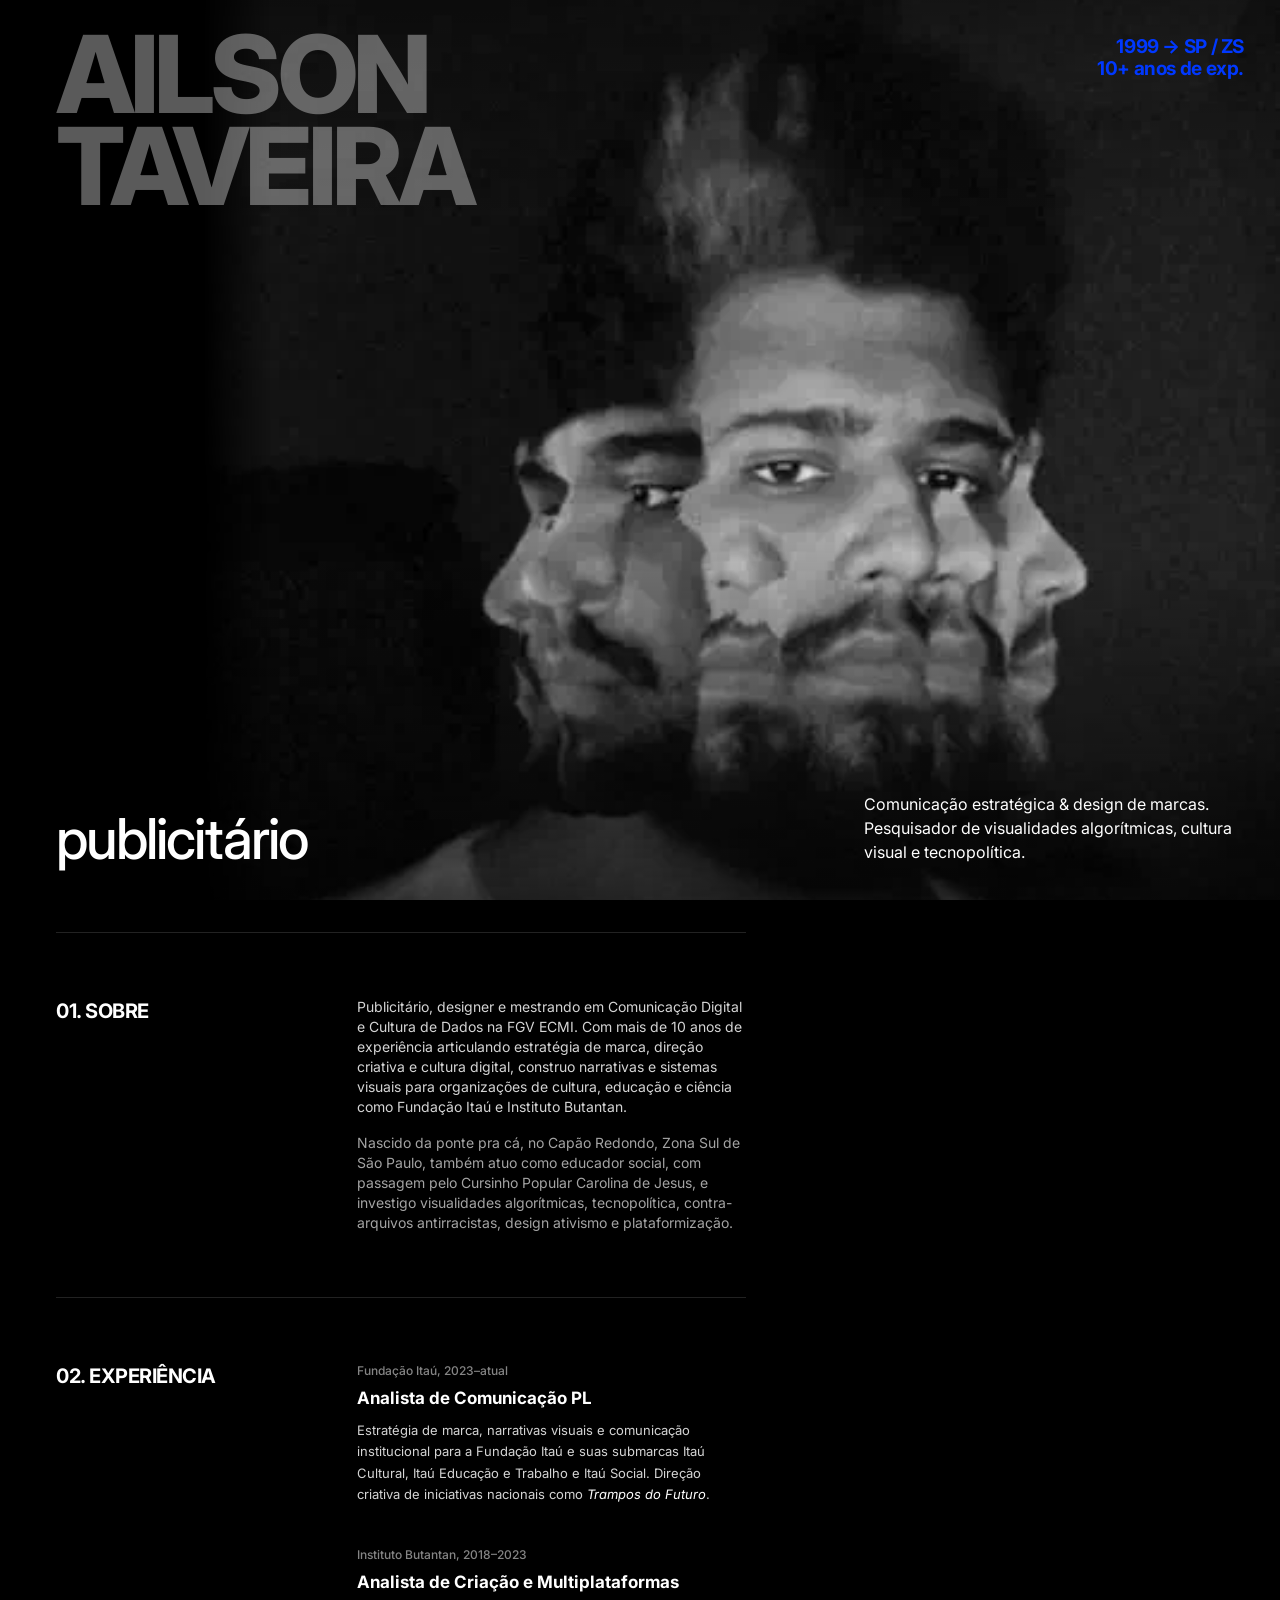
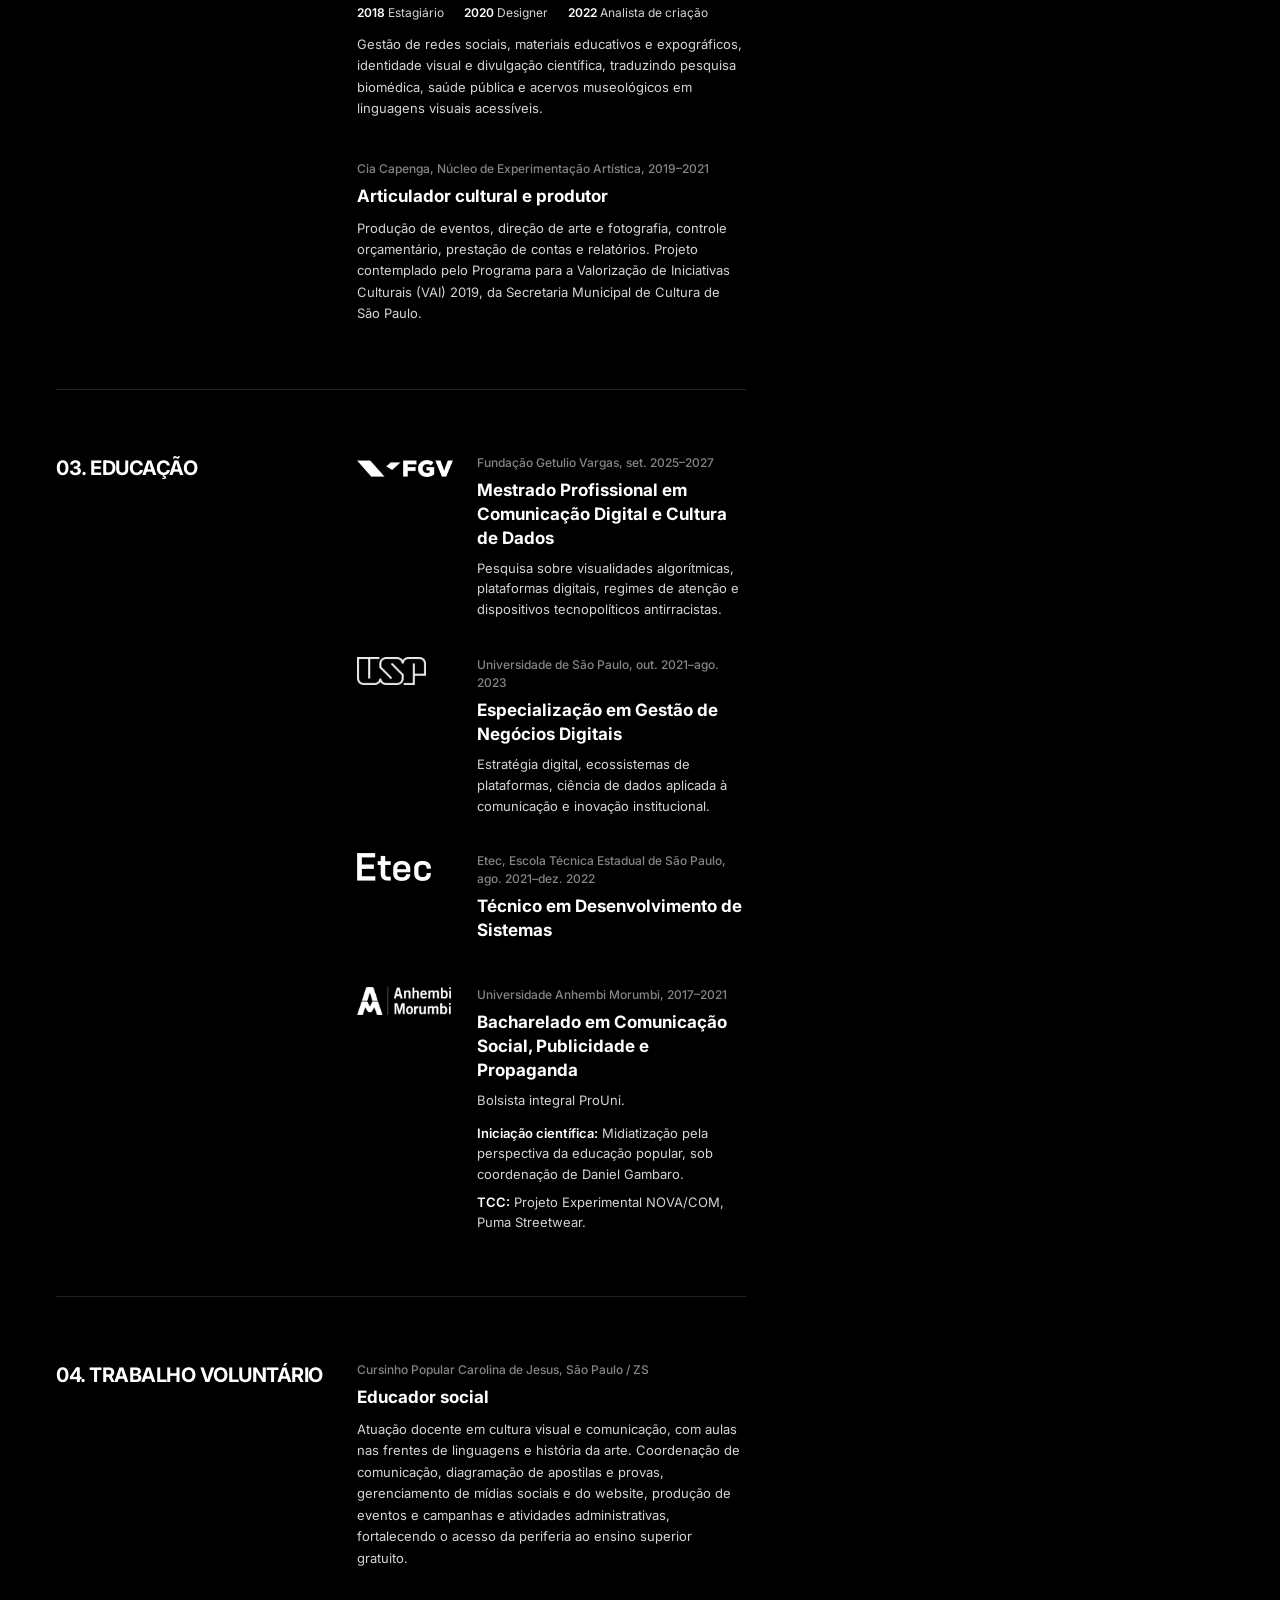
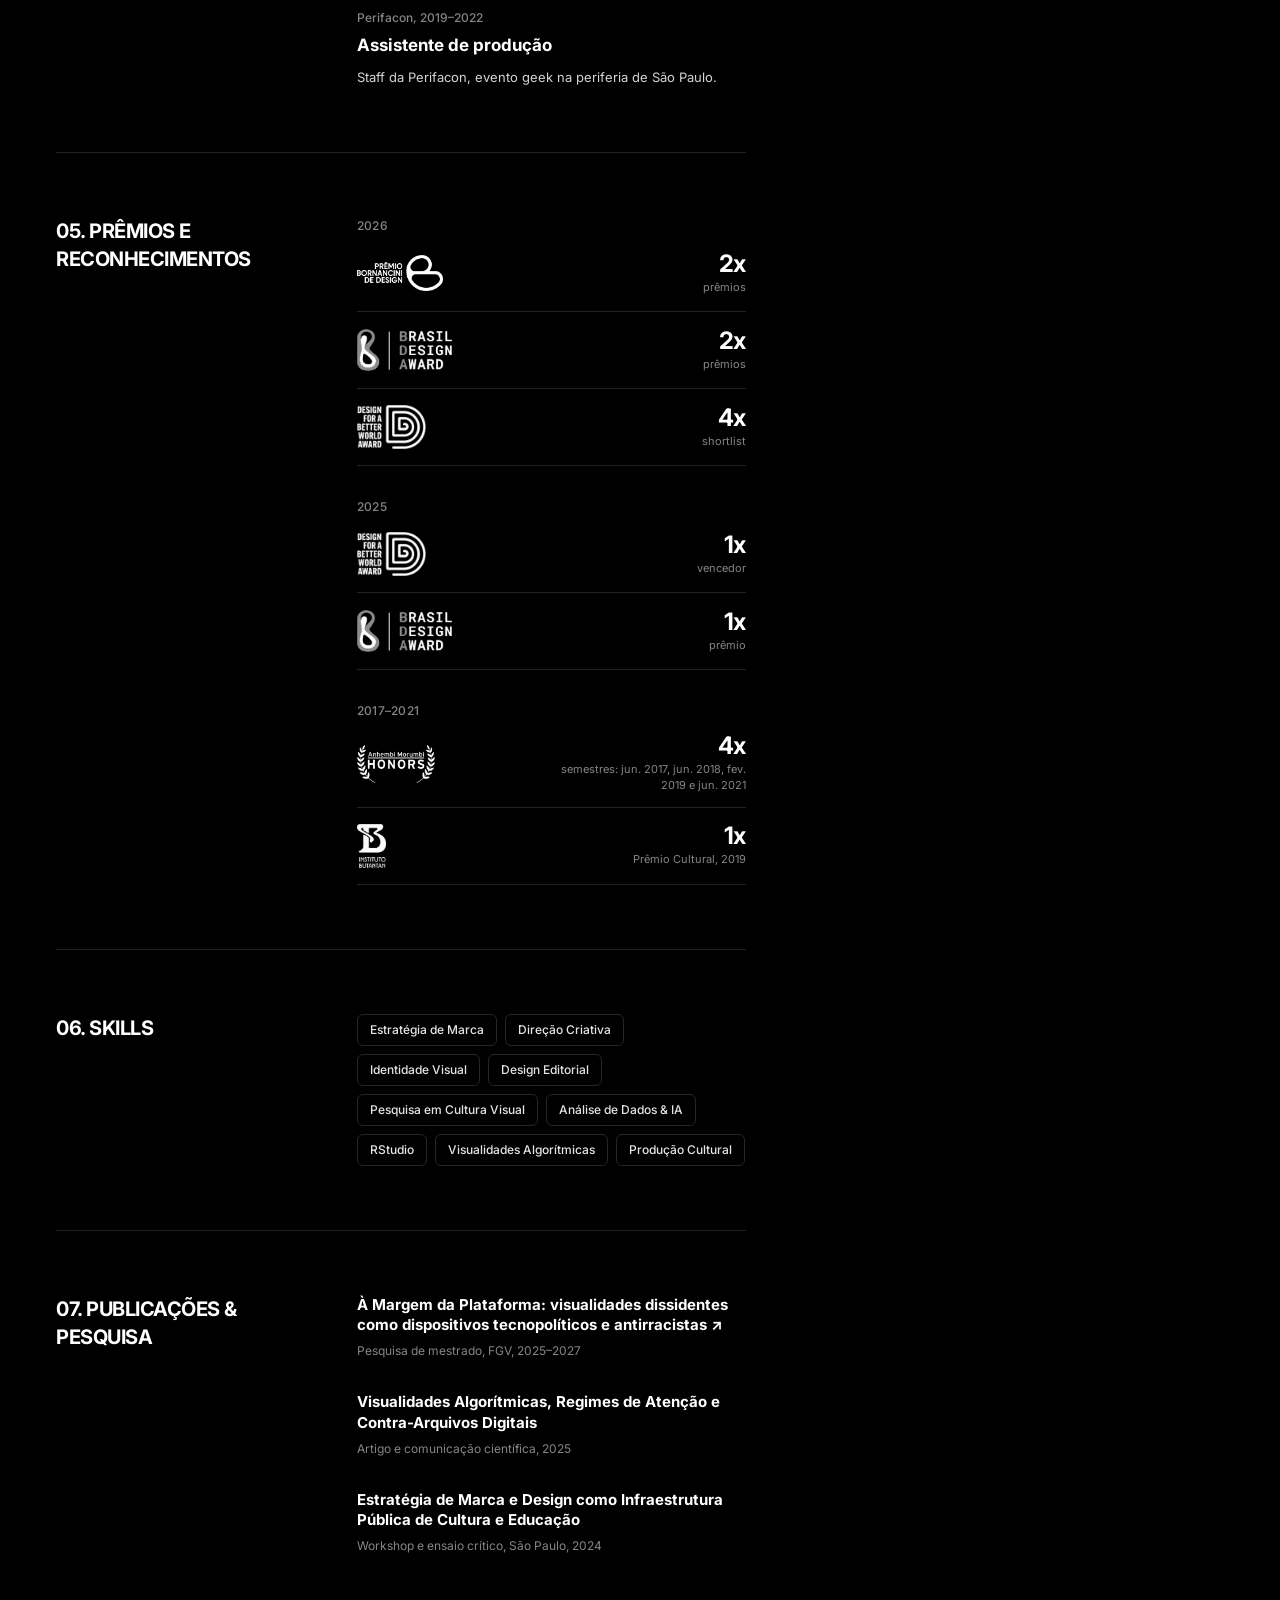
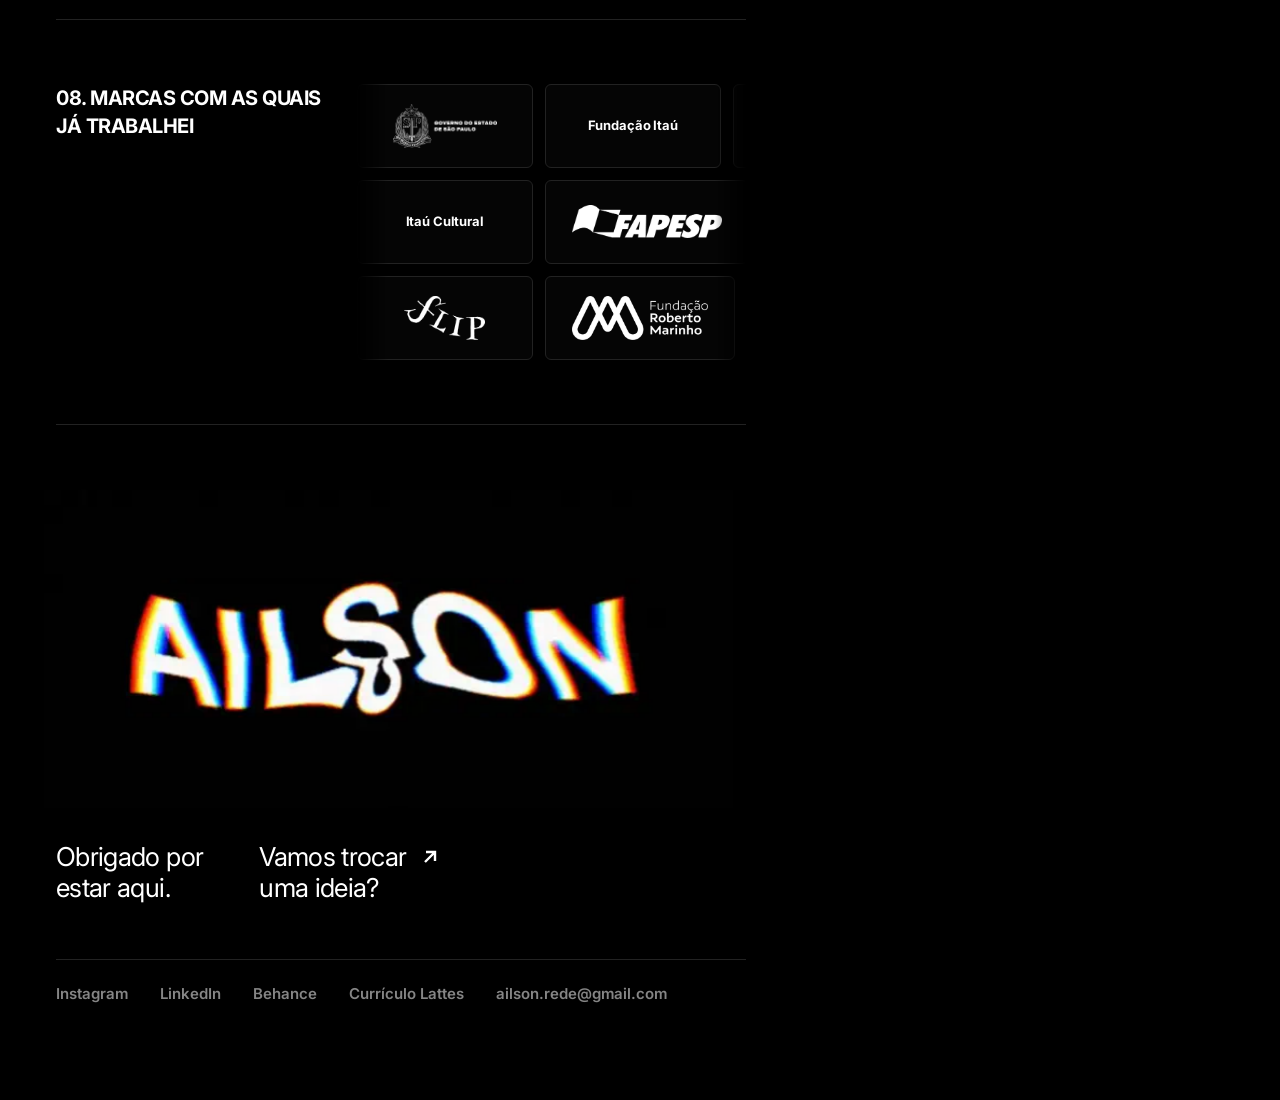
==== commit 21ba23a1: "Install and Configure Vercel Web Analytics Implemented Vercel Web Analytics for this static HTML pro" ====
--- a/index.html
+++ b/index.html
@@ -19,6 +19,9 @@
   <link rel="stylesheet" href="assets/css/tailwind.css" />
 
   <link rel="stylesheet" href="assets/css/site.css" />
+  
+  <!-- Vercel Web Analytics -->
+  <script defer src="https://cdn.vercel-insights.com/v1/script.js"></script>
 </head>
 <body class="bg-black text-white selection:bg-bic selection:text-white">
 
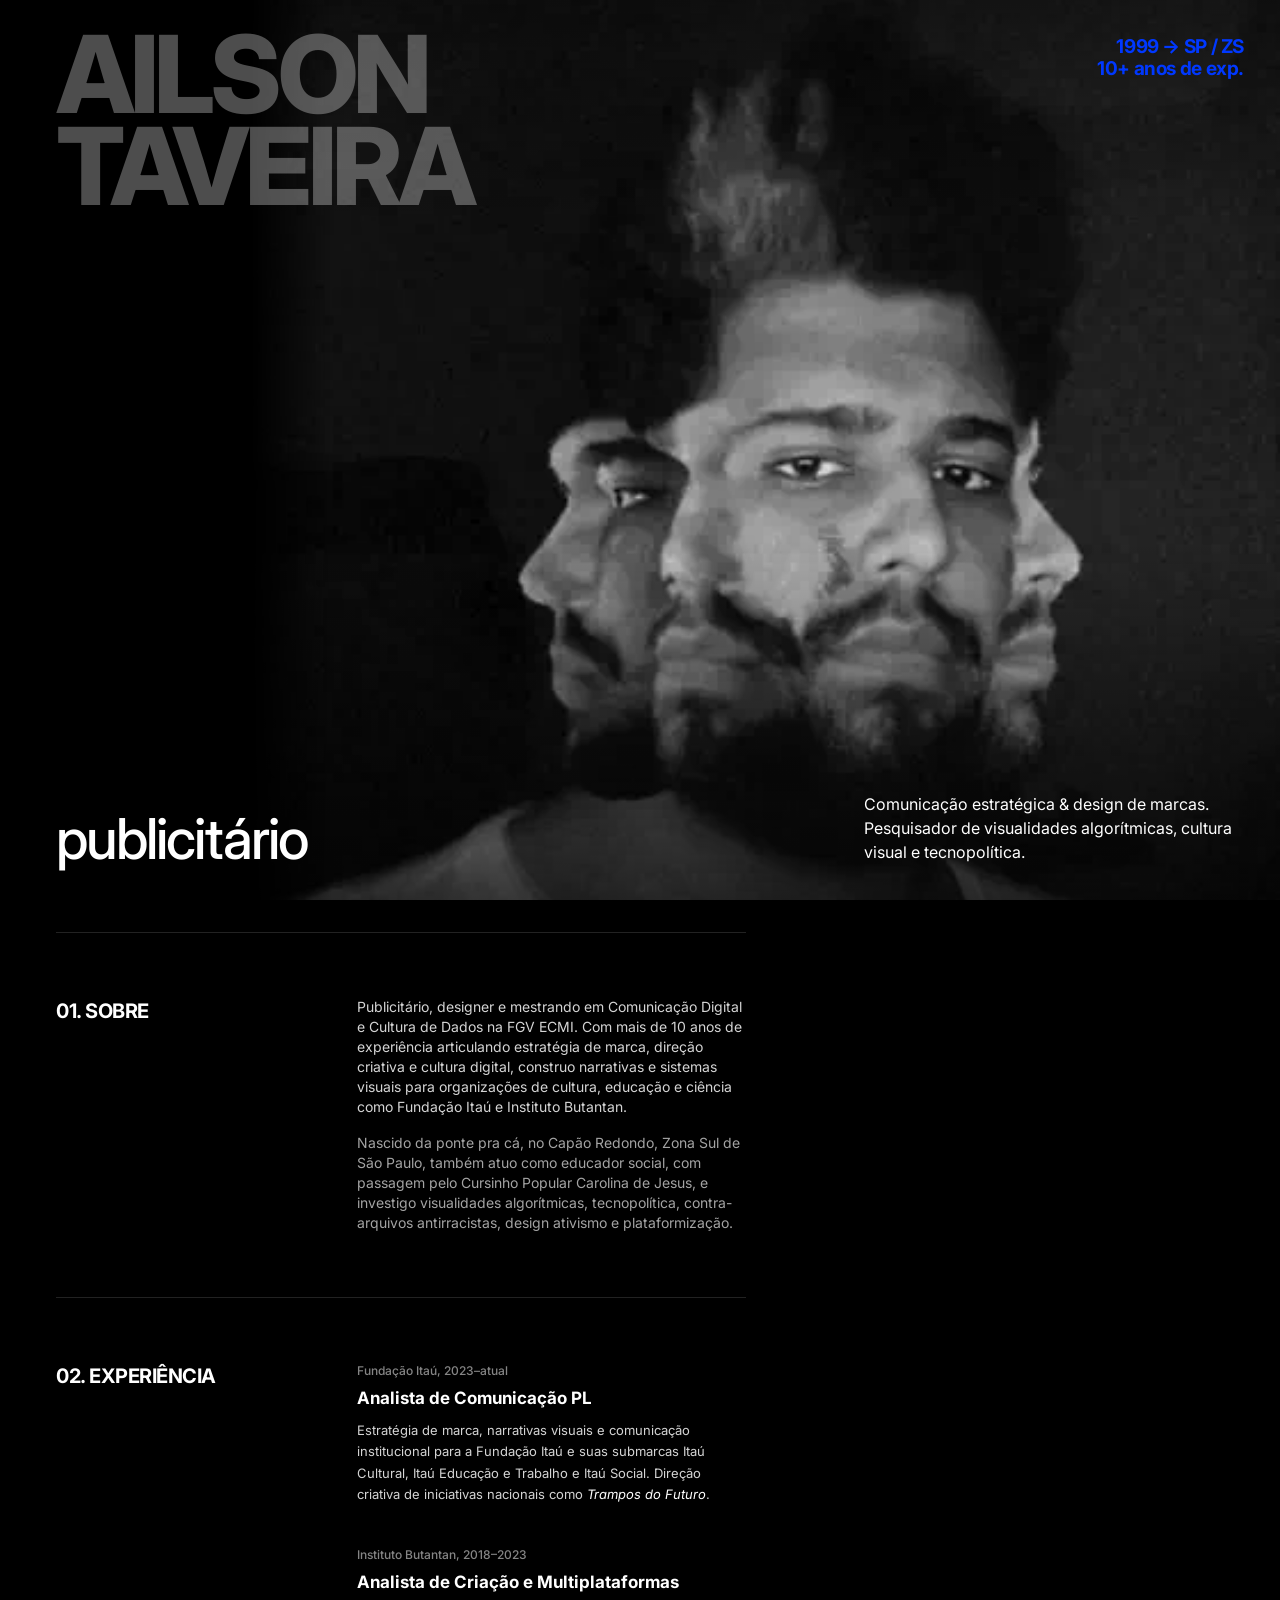
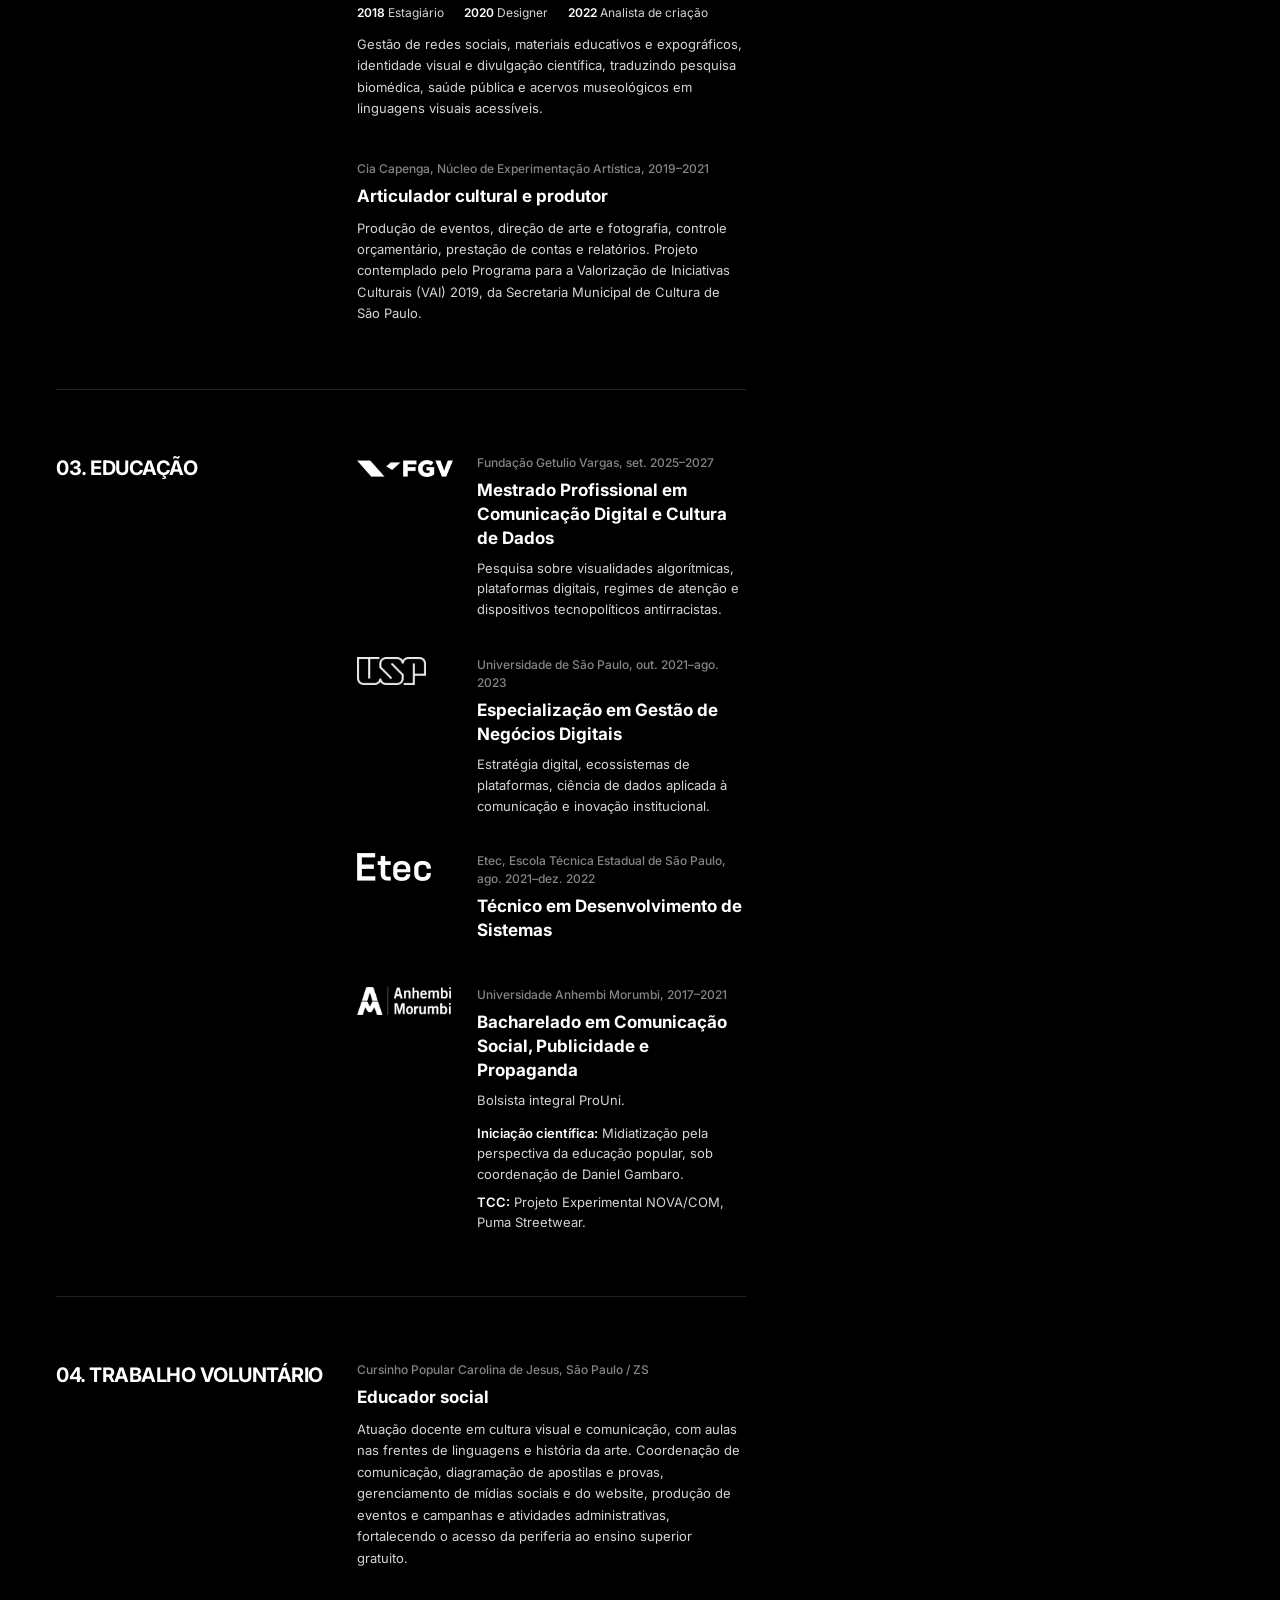
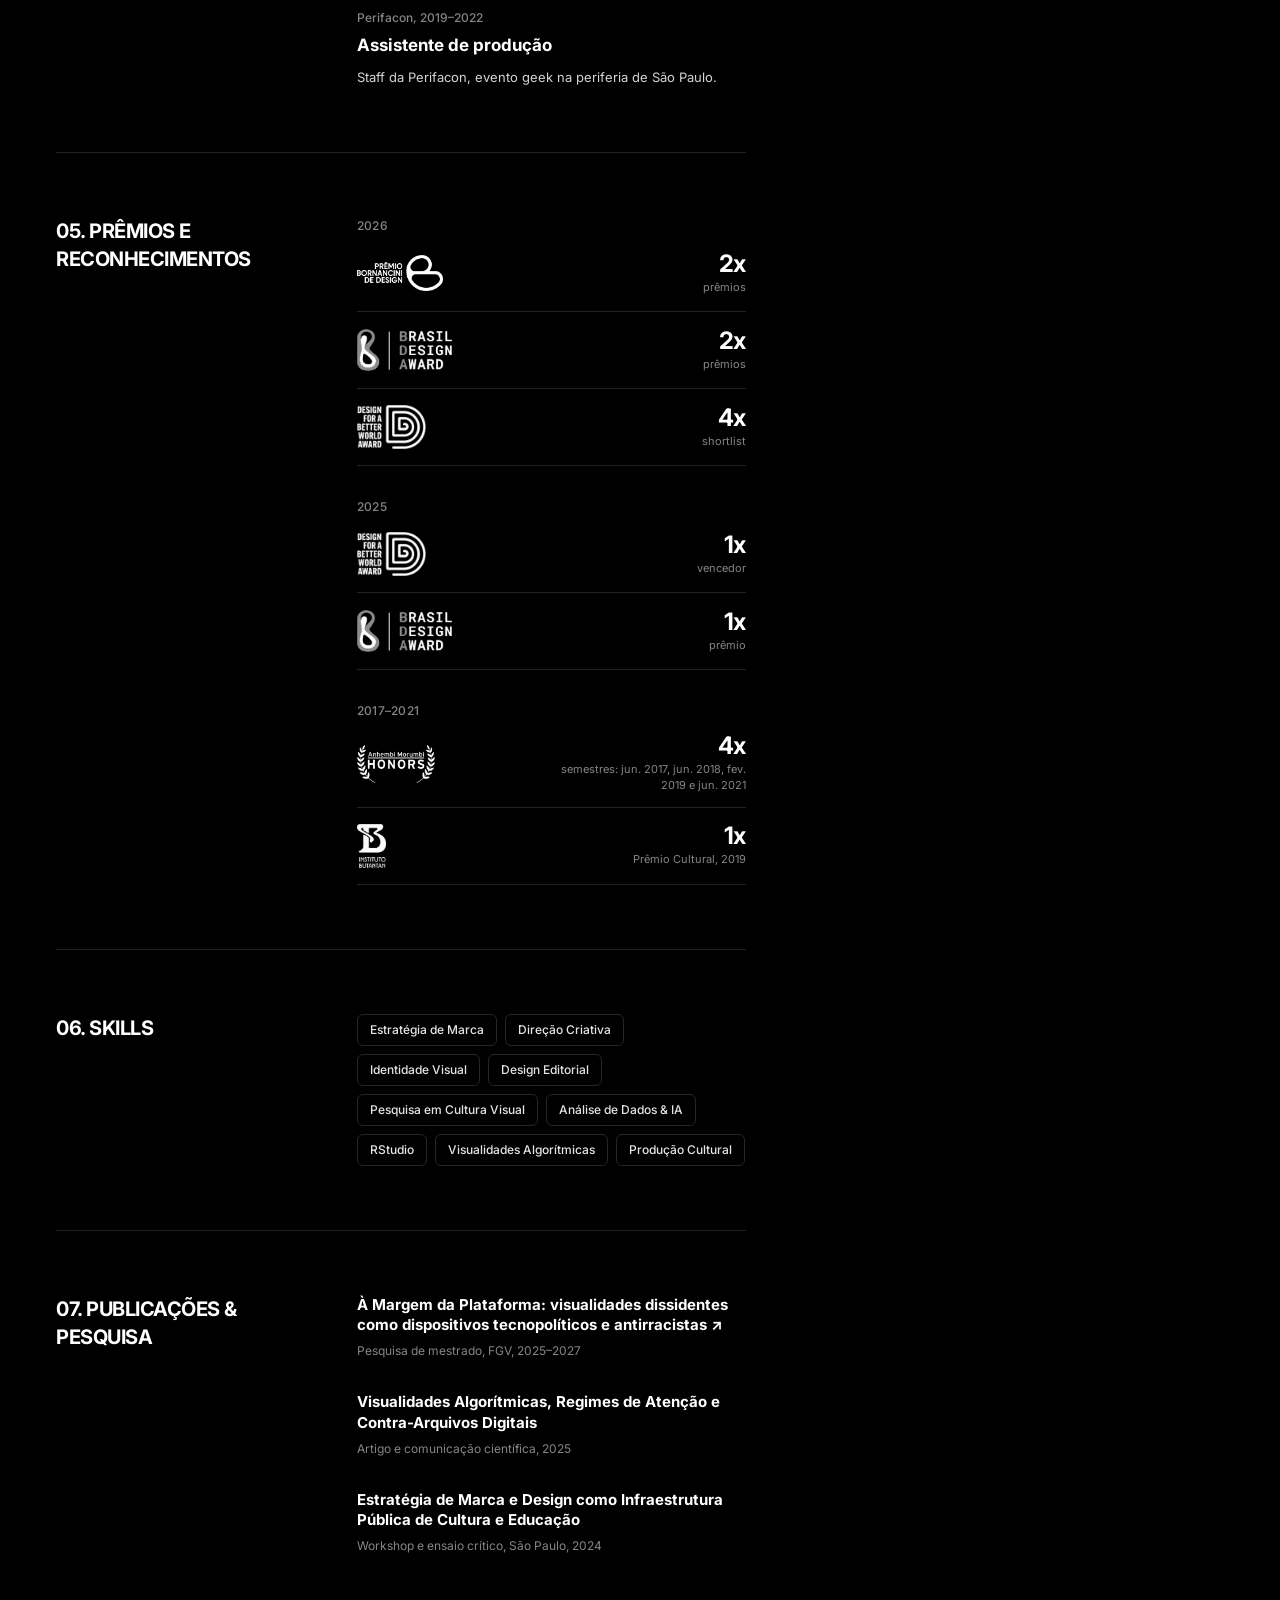
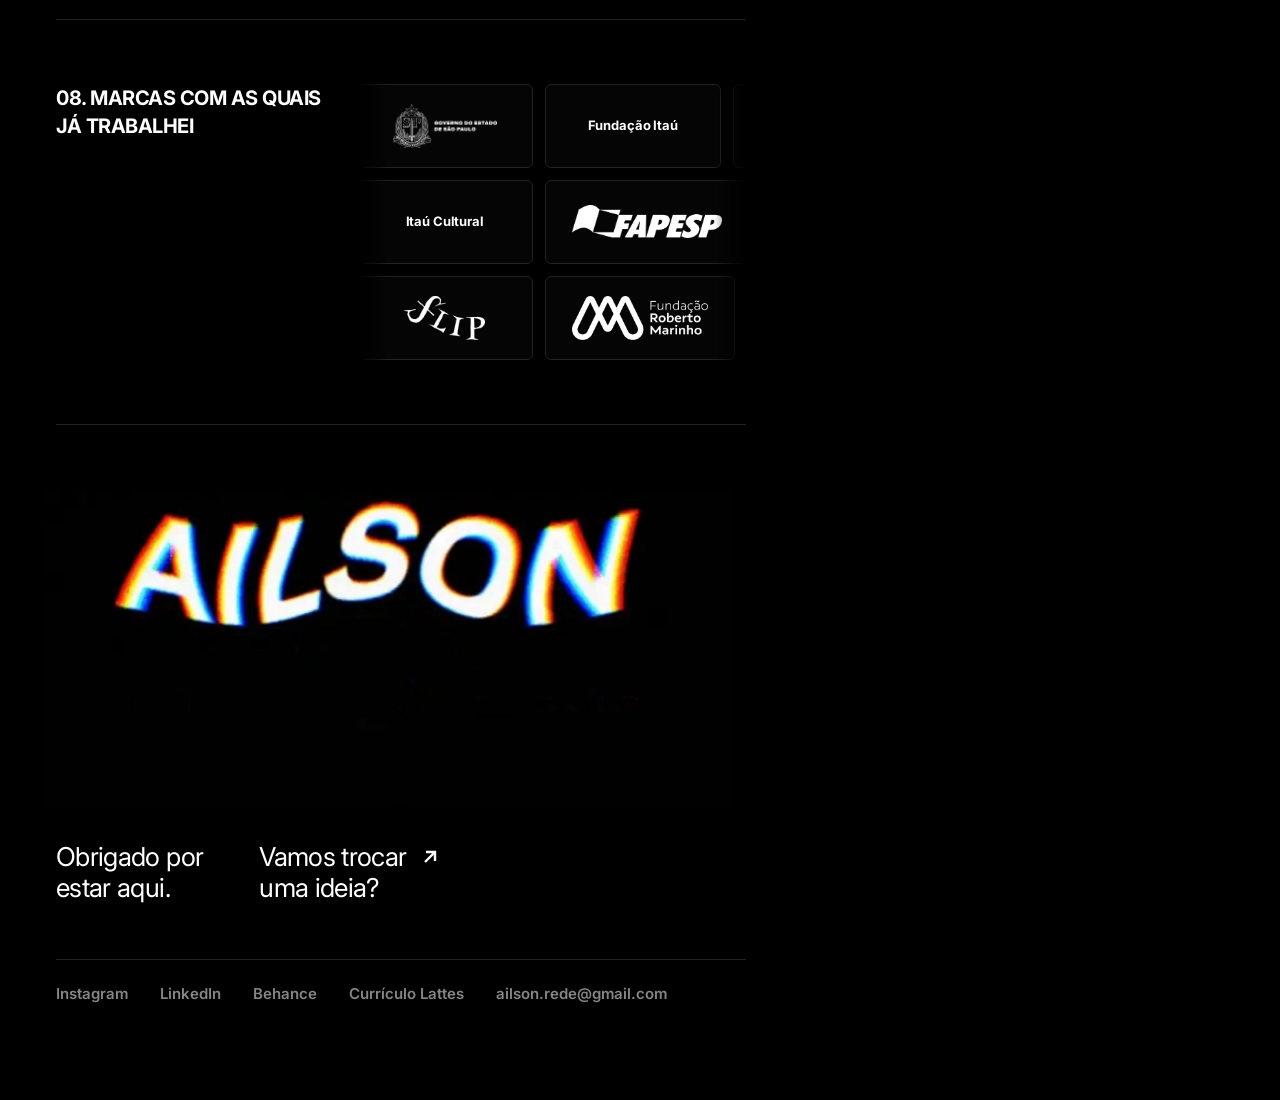
==== commit 1e76198e: "Install and configure Vercel Web Analytics # Vercel Web Analytics Installation Report  ## Summary Su" ====
--- a/index.html
+++ b/index.html
@@ -21,7 +21,10 @@
   <link rel="stylesheet" href="assets/css/site.css" />
   
   <!-- Vercel Web Analytics -->
-  <script defer src="https://cdn.vercel-insights.com/v1/script.js"></script>
+  <script>
+    window.va = window.va || function () { (window.vaq = window.vaq || []).push(arguments); };
+  </script>
+  <script defer src="/_vercel/insights/script.js"></script>
 </head>
 <body class="bg-black text-white selection:bg-bic selection:text-white">
 
